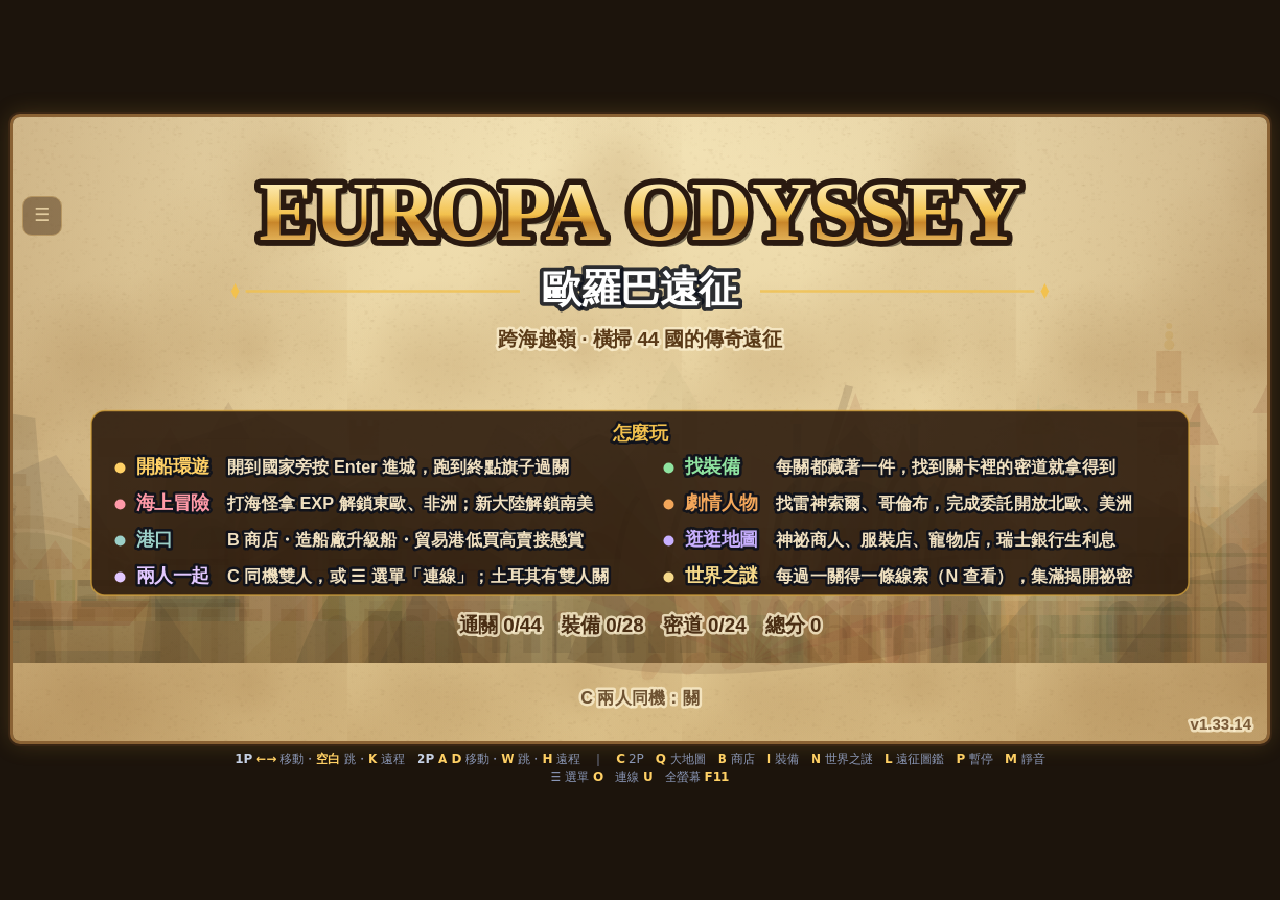
==== index.html @ 99861b15 "v1.33.14 玄奘出發後站在火焰山（過山後大雁塔）旁邊；暗夜騎士名牌不寫「已擊敗」 Co-Authored-By: Claude Opus 5.5 <noreply@anthropic.com>" ====
<!DOCTYPE html>
<html lang="zh-Hant">
<head>
  <meta charset="UTF-8" />
  <meta name="viewport" content="width=device-width, initial-scale=1, maximum-scale=1, user-scalable=no, viewport-fit=cover" />
  <meta name="mobile-web-app-capable" content="yes" />
  <meta name="apple-mobile-web-app-capable" content="yes" />
  <meta name="apple-mobile-web-app-status-bar-style" content="black-translucent" />
  <title>EUROPA ODYSSEY — 歐羅巴遠征</title>
  <link rel="stylesheet" href="css/style.css" />
</head>
<body>
  <div id="stage">
    <canvas id="game" width="960" height="480" aria-label="歐羅巴遠征遊戲畫面"></canvas>
    <!--
      觸控操作。方向搖桿與動作鍵只在觸控裝置顯示；☰ 選單電腦版也有（用滑鼠點）。
      按鈕下方的小字是對應的鍵盤鍵 —— 畫面上的提示都寫「按 Enter」「按 P」，
      手機玩家看小字就知道要按哪顆。
    -->
    <div id="pad">
      <!-- 功能列平常收起來（不擋住畫面頂端的關卡資訊），按 ☰ 展開 -->
      <button class="sbtn sbtn-menu" id="btn-menu" aria-label="選單" title="選單（O）" aria-expanded="false">☰</button>
      <div class="pad-top" id="pad-menu">
        <button class="sbtn" data-key="pause" aria-label="暫停">暫停<small>P</small></button>
        <button class="sbtn" data-key="tomap" aria-label="回大地圖">地圖<small>Q</small></button>
        <button class="sbtn" data-key="shop" aria-label="商店">商店<small>B</small></button>
        <button class="sbtn" data-key="inventory" aria-label="裝備">裝備<small>I</small></button>
        <button class="sbtn" data-key="mystery" aria-label="世界之謎">世界之謎<small>N</small></button>
        <button class="sbtn" data-key="journal" aria-label="遠征圖鑑">遠征圖鑑<small>L</small></button>
        <button class="sbtn sbtn-net" id="btn-net" aria-label="連線一起玩">連線<small>U</small></button>
        <button class="sbtn" data-key="mute" aria-label="靜音">靜音<small>M</small></button>
        <button class="sbtn" id="btn-fullscreen" aria-label="全螢幕">全螢幕<small>F11</small></button>
        <!-- 刪除存檔：關卡中隱藏；要按兩次才會真的刪 -->
        <button class="sbtn sbtn-wipe" id="btn-wipe" aria-label="刪除存檔">刪除存檔</button>
      </div>
      <!-- 方向搖桿：手指按住後滑動可以換方向，支援斜向 -->
      <div class="dpad" id="dpad" aria-label="方向">
        <span class="dp dp-up" data-dir="up">▲</span>
        <span class="dp dp-left" data-dir="left">◀</span>
        <span class="dp dp-right" data-dir="right">▶</span>
        <span class="dp dp-down" data-dir="down">▼</span>
      </div>
      <!--
        動作搖桿：跟左邊一樣，手指按住後滑動換鍵。上下對半分，一次只會按到一顆。
        上＝跳（大顆；關卡外自動變成「確定」，main.js 換字），下＝丟（跟跳離最遠，按跳不會誤發射）
      -->
      <div class="pad-actions" id="actpad" aria-label="動作">
        <button class="btn btn-jump pos-top" data-key="jump" data-dir="up" aria-label="跳躍">跳<small>空白</small></button>
        <button class="btn btn-atk pos-bottom" data-key="throw" data-dir="down" aria-label="遠程攻擊">丟<small>K</small></button>
      </div>
    </div>
    <!--
      連線面板：輸入框一定要用真的 DOM（手機才叫得出鍵盤），所以不畫在 canvas 上。
      放在 #stage 裡面，手機直拿轉 90° 時會跟著一起轉。
    -->
    <div id="netpanel" hidden>
      <div class="np-box" role="dialog" aria-labelledby="np-title">
        <h2 id="np-title">連線一起玩</h2>
        <div id="np-start">
          <button class="np-btn np-primary" id="np-host">建立房間（我當房主）</button>
          <div class="np-or">或是輸入朋友給你的邀請碼</div>
          <div class="np-join">
            <input id="np-code" maxlength="8" placeholder="例如 K7Q2MX" autocomplete="off"
                   autocapitalize="characters" spellcheck="false" inputmode="text" />
            <button class="np-btn" id="np-join">加入</button>
          </div>
        </div>
        <div id="np-room" hidden>
          <div class="np-label">把邀請碼傳給朋友</div>
          <div class="np-code" id="np-codeval">------</div>
          <div class="np-row">
            <button class="np-btn" id="np-copy">複製邀請碼</button>
            <button class="np-btn" id="np-copylink">複製邀請連結</button>
          </div>
        </div>
        <p class="np-status" id="np-status" aria-live="polite"></p>
        <div class="np-row">
          <button class="np-btn np-danger" id="np-leave" hidden>離開連線</button>
          <button class="np-btn" id="np-close">關閉</button>
        </div>
        <p class="np-note">房主選關卡、朋友當 2P。過關、線索、裝備、金幣兩人都會記到自己的存檔。<br />
          用免費的公共媒合服務，少數網路（部分行動網路、公司網路）可能連不上。</p>
      </div>
    </div>
  </div>
  <!-- v1.31.10 玩家：按鍵都要是橘色的字（只有鍵盤上的鍵是橘色；「連線」「1P」這些不是鍵，用一般的字） -->
  <p id="hint">
    <b>1P</b> <strong>←→</strong> 移動・<strong>空白</strong> 跳・<strong>K</strong> 遠程　<b>2P</b> <strong>A D</strong> 移動・<strong>W</strong> 跳・<strong>H</strong> 遠程　｜　<strong>C</strong> 2P　<strong>Q</strong> 大地圖　<strong>B</strong> 商店　<strong>I</strong> 裝備　<strong>N</strong> 世界之謎　<strong>L</strong> 遠征圖鑑　<strong>P</strong> 暫停　<strong>M</strong> 靜音<br />
    ☰ 選單 <strong>O</strong>　連線 <strong>U</strong>　全螢幕 <strong>F11</strong>
  </p>
  <!--
    開發期間用 ?v= 強制瀏覽器重抓，避免改了 js 卻跑到舊版本
    （本機 python http.server 沒有 cache header，瀏覽器會自行快取）。
    值跟 js/branding.js 的 VERSION 一致 —— 進版時兩處一起改。
  -->
  <script src="js/utils.js?v=1.33.14"></script>
  <script src="js/branding.js?v=1.33.14"></script>
  <script src="js/input.js?v=1.33.14"></script>
  <script src="js/music.js?v=1.33.14"></script>
  <script src="js/audio.js?v=1.33.14"></script>
  <script src="js/shop.js?v=1.33.14"></script>
  <script src="js/shipyard.js?v=1.33.14"></script>
  <script src="js/trade.js?v=1.33.14"></script>
  <script src="js/costumes.js?v=1.33.14"></script>
  <script src="js/souvenirs.js?v=1.33.14"></script>
  <script src="js/save.js?v=1.33.14"></script>
  <script src="js/equipment.js?v=1.33.14"></script>
  <script src="js/levelgen.js?v=1.33.14"></script>
  <script src="js/npcs.js?v=1.33.14"></script>
  <!-- features.js 要在 levels.js 之前：關卡定義時就會呼叫 Features.plan() -->
  <script src="js/features.js?v=1.33.14"></script>
  <!-- silkroad.js（v1.32.1 亞洲篇的機關）：features.js 之後、levels.js 之前（關卡載入時就要用） -->
  <script src="js/silkroad.js?v=1.33.14"></script>
  <!-- shaft.js 要在 levels.js 之前：關卡定義時就會呼叫 Shaft.plan() -->
  <script src="js/shaft.js?v=1.33.14"></script>
  <script src="js/topdown.js?v=1.33.14"></script>
  <script src="js/ski.js?v=1.33.14"></script>
  <script src="js/badminton.js?v=1.33.14"></script>
  <script src="js/race.js?v=1.33.14"></script>
  <!-- steppe.js（v1.33 蒙古的騎馬射箭，race.js 的外掛主題）：race.js 之後、levels.js 之前 -->
  <script src="js/steppe.js?v=1.33.14"></script>
  <script src="js/levels.js?v=1.33.14"></script>
  <!-- duo.js（雙人試煉）：關卡在進關時才用 LevelGen 產生，放在 levels.js 後面 -->
  <script src="js/duo.js?v=1.33.14"></script>
  <script src="js/europe-geo.js?v=1.33.14"></script>
  <script src="js/america-geo.js?v=1.33.14"></script>
  <script src="js/asia-geo.js?v=1.33.14"></script>
  <script src="js/sprites.js?v=1.33.14"></script>
  <script src="js/america.js?v=1.33.14"></script>
  <!-- asia.js（v1.32.1 亞洲篇的美術：國旗、遠景、地標、敵人）：sprites.js 之後 -->
  <script src="js/asia.js?v=1.33.14"></script>
  <!-- abyss.js（v1.31.2 亞特蘭提斯海底城）：sprites.js 之後、worldmap.js 之前 -->
  <script src="js/abyss.js?v=1.33.14"></script>
  <script src="js/entities.js?v=1.33.14"></script>
  <!-- pet.js 要在 worldmap.js 之前：地圖建特殊地點時會放黃金獵犬 -->
  <script src="js/pet.js?v=1.33.14"></script>
  <!-- quests.js 要在 worldmap.js 之前：地圖建特殊地點時會放雷神索爾、哥倫布、銀行⋯⋯ -->
  <script src="js/quests.js?v=1.33.14"></script>
  <script src="js/worldmap.js?v=1.33.14"></script>
  <script src="js/voyage.js?v=1.33.14"></script>
  <!-- encounter.js 要在 voyage.js 之後：生成怪物時要問海面能不能走 -->
  <script src="js/encounter.js?v=1.33.14"></script>
  <!-- asiasea.js（v1.33 亞洲的海上冒險）：encounter.js 之後 -->
  <script src="js/asiasea.js?v=1.33.14"></script>
  <!-- asiaboss.js（v1.33.1 亞洲地圖的海上魔王）：asiasea.js 之後 -->
  <script src="js/asiaboss.js?v=1.33.14"></script>
  <!-- asiaquest.js（亞洲地圖的劇情：西天取經、大汗的寶物）：asiaboss.js 之後（小遊戲用 Encounter.registerMini） -->
  <script src="js/asiaquest.js?v=1.33.14"></script>
  <!-- huns.js（v1.33.6 匈奴進攻：亞洲全破後觸發）：asiaquest.js 之後 -->
  <script src="js/huns.js?v=1.33.14"></script>
  <!-- expedition.js 要在 encounter.js 之後：把戰艦、動物大遷徙、冥界、金字塔登記進 Encounter.KINDS -->
  <script src="js/expedition.js?v=1.33.14"></script>
  <!-- navalwar.js（v1.33.3 東方艦隊的海戰：開自己買的船）：expedition.js 之後 -->
  <script src="js/navalwar.js?v=1.33.14"></script>
  <script src="js/mystery.js?v=1.33.14"></script>
  <!-- net.js 要在 game.js 之前：Game 初始化時就要掛上連線事件 -->
  <script src="js/net.js?v=1.33.14"></script>
  <script src="js/game.js?v=1.33.14"></script>
  <script src="js/main.js?v=1.33.14"></script>
</body>
</html>
---- css/style.css ----
* { box-sizing: border-box; }

html, body {
  margin: 0;
  padding: 0;
  background: #10131c;
  color: #e8edf7;
  font-family: "Segoe UI", "Microsoft JhengHei", system-ui, sans-serif;
  min-height: 100%;
}

body {
  display: flex;
  flex-direction: column;
  align-items: center;
  justify-content: center;
  gap: 6px;
  padding: 10px;
  min-height: 100vh;
}

#stage {
  position: relative;
  /*
   * v1.24.1 玩家：電腦網頁版周圍空太多 → 不再卡 960px，寬度用到視窗寬、
   * 高度（寬 ÷ 2）留 150px 給下方的操作說明。畫布實際像素由 main.js fitResolution 跟著放大，不會糊。
   */
  width: min(100%, calc((100vh - 96px) * 2));
}

canvas#game {
  display: block;
  width: 100%;
  height: auto;
  aspect-ratio: 2 / 1;
  background: #1b2340;
  border: 3px solid #3c4a78;
  border-radius: 10px;
  image-rendering: pixelated;
  touch-action: none;
}

/* v1.29.9 大地圖是古地圖羊皮紙：畫布外框換成木框（main.js 在地圖畫面加 body.mapframe） */
body.mapframe { background: #1c140c; transition: background 0.3s; }
body.mapframe canvas#game {
  border-color: #8a6234;
  background: #2e1c0e;
  box-shadow: 0 0 0 2px #3a2614, 0 0 22px rgba(212, 162, 58, 0.22);
}
body.mapframe .sbtn { background: rgba(70, 44, 20, 0.88); border-color: #a07a40; color: #f0dcb0; }
body.mapframe .sbtn.on, body.mapframe .sbtn:active { background: #8a6234; }

canvas#game:focus-visible {
  outline: 3px solid #ffd166;
  outline-offset: 3px;
}

/* v1.25.1 玩家：下面這塊太大 → 縮成兩行小字，畫面可以再大一點 */
#hint {
  margin: 0;
  font-size: 12px;
  color: #8a97b7;
  text-align: center;
  line-height: 1.5;
}

#hint strong { color: #ffd166; font-weight: 600; }
#hint b { color: #c6d2e8; font-weight: 600; }

/* ── 觸控操作：只在觸控裝置顯示 ───────────────────────────── */

#pad {
  display: none;
  grid-template-columns: auto 1fr auto;
  grid-template-areas:
    "top  top  top"
    "dpad .    act";
  align-items: end;
  gap: 14px 12px;
  margin-top: 12px;
  user-select: none;
  -webkit-user-select: none;
  -webkit-touch-callout: none;
  -webkit-tap-highlight-color: transparent;
}

#pad button { font-family: inherit; touch-action: none; }

/* 頂部功能列：小顆，避免誤觸中斷遊戲 */
.pad-top {
  grid-area: top;
  display: flex;
  justify-content: center;
  flex-wrap: wrap;
  gap: 8px;
}

.sbtn {
  min-width: 52px;
  height: 40px;
  padding: 0 8px;
  border-radius: 10px;
  border: 1px solid #5a6db0;
  background: rgba(40, 52, 94, 0.85);
  color: #e8edf7;
  font-size: 14px;
  line-height: 1.05;
  display: flex;
  flex-direction: column;
  align-items: center;
  justify-content: center;
}
.sbtn.on, .sbtn:active { background: #4a5ea8; }

/* 按鈕下方的小字 = 對應的鍵盤鍵，讓「按 Enter」之類的畫面提示對得上 */
#pad small { font-size: 10px; opacity: 0.7; margin-top: 1px; }

/* 方向搖桿 */
.dpad {
  grid-area: dpad;
  position: relative;
  width: 160px;
  height: 160px;
  border-radius: 50%;
  border: 2px solid #5a6db0;
  background: radial-gradient(circle, rgba(60, 74, 120, 0.9) 0 22%, rgba(40, 52, 94, 0.85) 23%);
  touch-action: none;
}
.dp {
  position: absolute;
  width: 48px;
  height: 48px;
  display: flex;
  align-items: center;
  justify-content: center;
  border-radius: 12px;
  color: #c8d3ee;
  font-size: 22px;
  pointer-events: none;
}
.dp.on { background: #4a5ea8; color: #fff; }
.dp-up    { top: 6px;    left: 50%; transform: translateX(-50%); }
.dp-down  { bottom: 6px; left: 50%; transform: translateX(-50%); }
.dp-left  { left: 6px;   top: 50%;  transform: translateY(-50%); }
.dp-right { right: 6px;  top: 50%;  transform: translateY(-50%); }

/* 動作鍵：2×2，跳躍放在拇指最順手的右下角 */
.pad-actions {
  grid-area: act;
  display: grid;
  grid-template-columns: repeat(2, 72px);
  grid-template-rows: repeat(2, 72px);
  gap: 10px;
}

.btn {
  width: 72px;
  height: 72px;
  border-radius: 50%;
  border: 2px solid #5a6db0;
  background: rgba(40, 52, 94, 0.9);
  color: #e8edf7;
  font-size: 22px;
  line-height: 1.05;
  display: flex;
  flex-direction: column;
  align-items: center;
  justify-content: center;
  cursor: pointer;
}

.btn.on { background: #4a5ea8; transform: scale(0.94); }
.btn-jump { background: rgba(190, 120, 40, 0.9); border-color: #e0a94b; }
.btn-jump.on { background: #d4913a; }
.btn-atk { background: rgba(150, 60, 56, 0.9); border-color: #d4746c; }
.btn-atk.on { background: #b8524a; }
/* 還沒拿到武器：變灰、蓋一個鎖頭（按下去會跳提示告訴玩家去哪拿） */
.btn { position: relative; }
.btn.locked { background: rgba(40, 43, 56, 0.75); border-color: #7a8096; color: rgba(232, 237, 247, 0.3); }
.btn.locked.on { background: rgba(70, 74, 90, 0.85); transform: none; }
/*
 * 鎖頭自己畫（SVG），不用 🔒 emoji：emoji 是金棕色，疊在西班牙關的沙色背景上幾乎看不見，
 * 而且每支手機的 emoji 長得不一樣。白鎖 + 深色描邊在任何背景都清楚。
 */
.btn.locked::after {
  content: "";
  position: absolute;
  inset: 0;
  background: center / 30px 30px no-repeat url("data:image/svg+xml,%3Csvg xmlns='http://www.w3.org/2000/svg' viewBox='0 0 24 24'%3E%3Cpath d='M7 10V7a5 5 0 0 1 10 0v3' fill='none' stroke='%2310131c' stroke-width='4.5' stroke-linecap='round'/%3E%3Cpath d='M7 10V7a5 5 0 0 1 10 0v3' fill='none' stroke='%23fff' stroke-width='2.4' stroke-linecap='round'/%3E%3Crect x='3.5' y='10' width='17' height='12' rx='2.5' fill='%23fff' stroke='%2310131c' stroke-width='1.6'/%3E%3Ccircle cx='12' cy='15.4' r='1.7' fill='%2310131c'/%3E%3Crect x='11.2' y='15.6' width='1.6' height='3.6' rx='0.8' fill='%2310131c'/%3E%3C/svg%3E");
}
.btn-ok { background: rgba(50, 120, 80, 0.9); border-color: #6fc58f; font-size: 17px; }
.btn-ok.on { background: #3d9a63; }

/*
 * 觸控裝置（html.touch，main.js 判斷）：橫向全螢幕。
 *
 * 手機直拿（html.rot）時整個 #stage 轉 90°，玩家把手機橫過來就是正的 ——
 * 網頁沒辦法強制螢幕轉向，這是唯一不靠全螢幕 API 的做法。
 * --sw / --sh 是 #stage 轉完之後「遊戲看到的」寬高。
 *
 * ── v1.17.1 版面調整（玩家回饋）────────────────────────────
 * 舊版：遊戲畫面撐滿整個螢幕，搖桿與動作鍵半透明疊在畫面上，緊貼螢幕邊緣。問題：
 *   1. 搖桿蓋到人物 —— 關卡一開始、豎井關、往左走時，人物就在畫面左下角
 *   2. 按鈕貼著螢幕邊，手機殼／曲面邊框附近很難按
 *   3. 按偏一點點到旁邊的空白處，iPhone Safari 會當成「點兩下放大」，整個畫面突然放大
 * 新版：
 *   1. 遊戲畫面縮在中間，兩側各留一條放按鈕（--gl / --gr），按鈕最多只蓋到畫面邊緣 20px
 *   2. 按鈕離螢幕邊至少 18px（再加上瀏海安全區）
 *   3. 整頁 touch-action: none（瀏覽器的放大、捲動手勢全部關掉），main.js 再補擋 iOS 的雙擊與兩指縮放
 */
html.touch {
  --vw: 100vw;
  --vh: 100vh;
}
@supports (height: 100dvh) {
  html.touch { --vw: 100dvw; --vh: 100dvh; }
}

/* 點兩下放大、兩指縮放、拉動彈跳全部關掉（遊戲裡沒有任何需要瀏覽器捲動的地方） */
html.touch, html.touch body {
  touch-action: none;
  overscroll-behavior: none;
  -webkit-text-size-adjust: 100%;
}
/* 連線面板內容較長時要能上下捲、輸入框要能點 */
html.touch .np-box { touch-action: pan-y; }
html.touch .np-box input { touch-action: manipulation; }

html.touch body {
  padding: 0;
  height: var(--vh);
  overflow: hidden;
}
html.touch #hint { display: none; }

html.touch #stage {
  --sw: var(--vw);
  --sh: var(--vh);
  /* 按鈕離螢幕邊的距離（含瀏海安全區）：四邊都至少 16px，手機殼與曲面邊框旁邊也按得到 */
  --pt: max(16px, env(safe-area-inset-top));
  --pr: calc(16px + env(safe-area-inset-right));
  --pb: max(16px, env(safe-area-inset-bottom));
  --pl: calc(16px + env(safe-area-inset-left));
  /*
   * 兩側按鈕區（v1.17.2：左右分開算）。
   *   v1.17.1 兩側各讓出一大條，畫面只剩螢幕高度的 79%，玩家說太小。
   *   左邊搖桿：最多疊到畫面 22px —— 關卡一開始人物就在畫面最左邊
   *            （魔王關出生點離畫面左緣只有約 25px），再多就會蓋到人
   *   右邊十字鍵：可以疊 80px —— 鏡頭讓人物停在畫面左邊 38%，右下角平常沒有人；
   *            而且十字排列四個角是空的，實際蓋住的比方陣少
   * 畫面高度回到螢幕的 86～88%。
   *
   * v1.17.3（玩家：再放大一點）：搖桿 96→88px、十字鍵按鈕 46→44px（Apple 建議的最小按鈕尺寸），
   * 搖桿最多疊 24px（還在魔王關出生點的邊界內，touch-check 會逐關檢查），十字鍵疊 92px。
   * 畫面高度到螢幕的 90～91%。
   */
  --ctl-l: 88px;
  --ctl-r: 122px;   /* 122 而不是 120：斜對角兩顆圓心才有 55px，放大後的可按範圍（半徑 27）不會碰到 */
  /*
   * v1.17.4（玩家：畫面還是好小，先回復原本大小）：
   * 兩側不再讓出按鈕區，遊戲畫面回到撐滿整個螢幕（跟 v1.17.0 一樣），按鈕半透明疊在畫面上。
   * 十字鍵、離邊距離、跳的放大可按範圍、擋放大手勢都保留。
   * 代價：搖桿又會蓋到關卡剛開始時站在最左邊的人物（之後另外處理，不靠縮小畫面）。
   */
  --gl: 0px;
  --gr: 0px;
  /*
   * 畫面撐滿時 ☰ 放在頂端資訊列下方，不要擋到左上角的關卡名稱。
   * v1.20.2 玩家：再往上、靠邊一點 → 高度 22% → 13%（資訊列與進度條在 12% 以內），
   * 離左邊 16 → 6px（--ml，只給 ☰ 用；搖桿等其他按鈕維持 16px）
   */
  --menu-top: 13%;
  --ml: calc(6px + env(safe-area-inset-left));
  position: fixed;
  left: 0;
  top: 0;
  width: var(--sw);
  height: var(--sh);
  padding: 0 var(--gr) 0 var(--gl);
  display: flex;
  align-items: center;
  justify-content: center;
}

/* 順時針轉 90°：遊戲的上方朝螢幕右側（手機逆時針橫過來就是正的） */
html.touch.rot #stage {
  --sw: var(--vh);
  --sh: var(--vw);
  /* 轉 90° 後，遊戲的上/右/下/左 = 手機的右/下/左/上，瀏海安全區要跟著對調 */
  --pt: max(16px, env(safe-area-inset-right));
  --pr: calc(16px + env(safe-area-inset-bottom));
  --pb: max(16px, env(safe-area-inset-left));
  --pl: calc(16px + env(safe-area-inset-top));
  --ml: calc(6px + env(safe-area-inset-top));
  transform-origin: 0 0;
  transform: translateX(var(--vw)) rotate(90deg);
}

html.touch canvas#game {
  /* 撐滿：寬度用到底，但不能高過螢幕（畫面是 2:1） */
  width: min(100%, calc(var(--sh) * 2));
  border: none;
  border-radius: 0;
}

html.touch #pad {
  display: grid;
  position: absolute;
  inset: 0;
  margin: 0;
  grid-template-columns: var(--ctl-l) 1fr var(--ctl-r);
  grid-template-rows: 1fr;
  grid-template-areas: "dpad . act";
  padding: var(--pt) var(--pr) var(--pb) var(--pl);
  pointer-events: none;   /* 空白處讓點擊穿到畫面（地圖可以點國家） */
}
html.touch #pad > * { pointer-events: auto; }

/*
 * 按得到的範圍比看得到的大一圈（::before 是按鈕的一部分，點到也算按到）。
 * 「跳」往螢幕邊緣那一側特別加大：玩家回報一直點到邊，那些點擊現在都算跳。
 */
/* 動作搖桿是整塊一起判斷方向，鍵本身不接觸控（不然按在鍵上會被當成點按鈕，拖不過去） */
html.touch .pad-actions .btn { pointer-events: none; }
html.touch .dpad::before, html.touch .pad-actions::before {
  content: "";
  position: absolute;
  inset: -10px;
  border-radius: 50%;
}

/*
 * 電腦版：只留 ☰ 選單（用滑鼠點），搖桿與動作鍵不顯示 ——
 * 鍵盤玩家原本找不到「刪除存檔」在哪，現在跟手機一樣放在選單裡。
 */
html:not(.touch) #pad {
  --pl: 12px;
  display: block;
  position: absolute;
  inset: 0;
  margin: 0;
  pointer-events: none;
}
html:not(.touch) #pad > * { pointer-events: auto; }
html:not(.touch) #pad .dpad, html:not(.touch) #pad .pad-actions { display: none; }
html:not(.touch) #pad .sbtn { cursor: pointer; }

/*
 * ☰ 選單鈕：放在左側、頂端資訊列下方 —— 畫面最上面一整條都是
 * 關卡名稱、金幣、分數、愛心，按鈕放上去一定會擋到。
 * （以下選單樣式電腦、手機共用）
 */
/* #pad 提高權重：不然會被後面通用的 html.touch .sbtn 尺寸蓋掉 */
#pad .sbtn-menu {
  position: absolute;
  left: var(--ml, var(--pl));
  /* 頂端資訊列正下方（--menu-top；電腦版沒有設定，用同樣的 13%） */
  top: var(--menu-top, 13%);
  width: 40px;
  min-width: 0;
  height: 40px;
  font-size: 18px;
  opacity: 0.55;
}
#pad.menu .sbtn-menu { opacity: 1; background: #4a5ea8; }
/* 在商店／裝備／存檔畫面：☰ 變成 ↩ 回大地圖，清楚一點讓玩家知道按它能回去 */
#pad .sbtn-menu.back { opacity: 0.9; background: #3d5293; border-color: #9fb3e6; font-size: 20px; }

/* 展開後的功能列：在 ☰ 右邊排開，不透明（選單開著代表玩家正要按它） */
#pad .pad-top {
  display: none;
  position: absolute;
  left: calc(var(--ml, var(--pl)) + 48px);
  top: var(--menu-top, 13%);
  max-width: 60%;
  justify-content: flex-start;
  padding: 6px;
  border-radius: 12px;
  background: rgba(16, 19, 28, 0.85);
}
#pad.menu .pad-top { display: flex; }

/*
 * 選單裡的「刪除存檔」：排在最後、偏紅色跟其他功能分開。關卡中隱藏（#pad.inlevel）。
 * 第一次按變紅色「再按一次確認刪除」，3 秒內再按才刪。
 */
#pad .sbtn-wipe {
  margin-left: 10px;
  padding: 0 10px;
  border-color: #8a6a74;
  background: rgba(60, 36, 44, 0.9);
}
#pad.inlevel .sbtn-wipe { display: none; }
#pad .sbtn-wipe.armed {
  opacity: 1;
  background: #b8324a;
  border-color: #ff9aa8;
  font-weight: 600;
}

/* 選單裡的「連線」：連線中變綠色，看一眼就知道現在有沒有連著 */
#pad .sbtn-net.live { background: #2f7a50; border-color: #8fe3a0; }

/* ── 連線面板（電腦、手機共用）─────────────────────────── */
#netpanel {
  position: absolute;
  inset: 0;
  z-index: 20;
  display: flex;
  align-items: center;
  justify-content: center;
  background: rgba(6, 9, 20, 0.6);
  padding: 10px;
}
#netpanel[hidden] { display: none; }
.np-box {
  width: min(460px, 100%);
  max-height: 100%;
  overflow-y: auto;
  padding: 16px 20px;
  border-radius: 14px;
  border: 2px solid #3c4a78;
  background: #141a2e;
  color: #e8edf7;
  text-align: center;
}
.np-box h2 { margin: 0 0 10px; font-size: 20px; color: #ffd166; }
.np-btn {
  font: inherit;
  font-size: 15px;
  padding: 8px 14px;
  border-radius: 10px;
  border: 1px solid #5a6db0;
  background: #28345e;
  color: #e8edf7;
  cursor: pointer;
}
.np-btn:active { background: #4a5ea8; }
.np-primary { width: 100%; padding: 11px; font-size: 16px; background: #2f7a50; border-color: #8fe3a0; }
.np-danger { background: #6a2a36; border-color: #e0526b; }
.np-or { margin: 12px 0 6px; font-size: 13px; color: #9aa7c7; }
.np-join { display: flex; gap: 8px; }
.np-join input {
  flex: 1;
  min-width: 0;
  font: inherit;
  font-size: 20px;
  letter-spacing: 4px;
  text-align: center;
  text-transform: uppercase;
  padding: 6px 8px;
  border-radius: 10px;
  border: 1px solid #5a6db0;
  background: #0d1222;
  color: #ffffff;
}
.np-label { font-size: 13px; color: #9aa7c7; }
.np-code { margin: 4px 0 10px; font-size: 38px; font-weight: 700; letter-spacing: 8px; color: #ffffff; user-select: all; }
.np-row { display: flex; gap: 8px; justify-content: center; flex-wrap: wrap; margin-top: 8px; }
.np-status { min-height: 1.4em; margin: 10px 0 0; font-size: 14px; color: #8fe3a0; }
.np-status.err { color: #ff9aa8; }
.np-note { margin: 12px 0 0; font-size: 11px; line-height: 1.6; color: #7d88a6; }

/* 半透明：看得到底下的遊戲，按下去時才變實心 */
/* 透明度設在每顆按鈕上（不是整組），上鎖的鍵才能單獨調得比較清楚 */
html.touch .dpad, html.touch .pad-actions .btn { opacity: 0.45; }
html.touch .dpad:has(.on), html.touch .pad-actions .btn.on { opacity: 0.75; }
html.touch .pad-actions .btn.locked { opacity: 0.85; }
html.touch .sbtn { height: 32px; min-width: 44px; font-size: 12px; }
/* 左邊搖桿 --ctl-l（88px） */
html.touch .dpad { width: var(--ctl-l); height: var(--ctl-l); }
html.touch .dp { width: 30px; height: 30px; font-size: 14px; }
html.touch .dp-up { top: 3px; }
html.touch .dp-down { bottom: 3px; }
html.touch .dp-left { left: 3px; }
html.touch .dp-right { right: 3px; }

/*
 * 右邊動作搖桿：跟左邊方向搖桿一樣，手指按住滑動換鍵（玩家建議：手機按鈕太多）。
 *   v1.18.1 只剩兩顆：上＝跳（大顆，關卡外是「確定」）、下＝丟。上下對半分，不分斜向 ——
 *   玩家回報按跳一直按到發射（v1.18.0 丟在跳的右邊，斜上會兩顆一起按）。
 * 圓底只畫淡淡一圈：每顆鍵自己有透明度，整塊再設 opacity 會疊成看不見。
 */
html.touch .pad-actions {
  display: block;
  position: relative;
  width: var(--ctl-r);
  height: var(--ctl-r);
  border-radius: 50%;
  /* 用 inset 陰影畫圈不用 border：border 會吃掉內部空間，斜對角兩顆鍵會擠太近 */
  box-shadow: inset 0 0 0 2px rgba(90, 109, 176, 0.45);
  background: radial-gradient(circle, rgba(60, 74, 120, 0.3) 0 22%, rgba(40, 52, 94, 0.2) 23%);
  touch-action: none;
}
html.touch .pad-actions .btn { position: absolute; }
html.touch .pad-actions .pos-top    { top: 0;    left: calc(50% - 22px); }
html.touch .pad-actions .pos-bottom { bottom: 0; left: calc(50% - 22px); }
html.touch .pad-actions .pos-left   { left: 0;   top: calc(50% - 22px); }
html.touch .pad-actions .pos-right  { right: 0;  top: calc(50% - 22px); }
html.touch .btn { width: 44px; height: 44px; font-size: 16px; }
html.touch .btn-ok { font-size: 13px; }
/* 跳（最常按）放大一號：52px，往上貼齊搖桿頂端 */
html.touch .pad-actions .pos-top { width: 52px; height: 52px; left: calc(50% - 26px); font-size: 19px; }
html.touch .pad-actions .pos-top.btn-ok { font-size: 15px; }
html.touch #pad .btn small { font-size: 9px; }
html.touch .btn.locked::after { background-size: 24px 24px; }
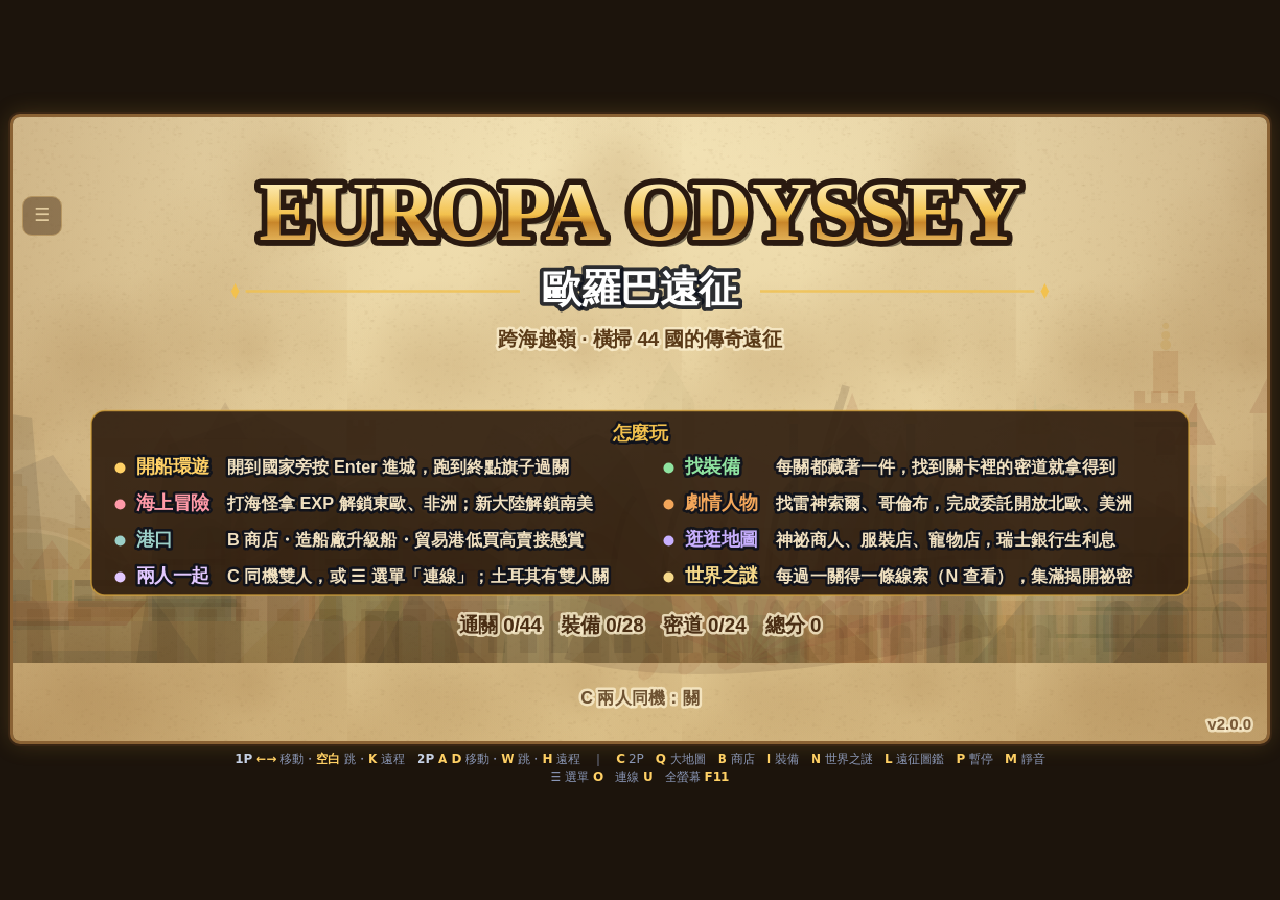
==== commit c7322fdc: "v2.0.0「東方的開始」：主版號進到 2（亞洲篇起算） Co-Authored-By: Claude Opus 5.5 <noreply@anthropic.com>" ====
--- a/index.html
+++ b/index.html
@@ -93,69 +93,69 @@
     （本機 python http.server 沒有 cache header，瀏覽器會自行快取）。
     值跟 js/branding.js 的 VERSION 一致 —— 進版時兩處一起改。
   -->
-  <script src="js/utils.js?v=1.33.14"></script>
-  <script src="js/branding.js?v=1.33.14"></script>
-  <script src="js/input.js?v=1.33.14"></script>
-  <script src="js/music.js?v=1.33.14"></script>
-  <script src="js/audio.js?v=1.33.14"></script>
-  <script src="js/shop.js?v=1.33.14"></script>
-  <script src="js/shipyard.js?v=1.33.14"></script>
-  <script src="js/trade.js?v=1.33.14"></script>
-  <script src="js/costumes.js?v=1.33.14"></script>
-  <script src="js/souvenirs.js?v=1.33.14"></script>
-  <script src="js/save.js?v=1.33.14"></script>
-  <script src="js/equipment.js?v=1.33.14"></script>
-  <script src="js/levelgen.js?v=1.33.14"></script>
-  <script src="js/npcs.js?v=1.33.14"></script>
+  <script src="js/utils.js?v=2.0.0"></script>
+  <script src="js/branding.js?v=2.0.0"></script>
+  <script src="js/input.js?v=2.0.0"></script>
+  <script src="js/music.js?v=2.0.0"></script>
+  <script src="js/audio.js?v=2.0.0"></script>
+  <script src="js/shop.js?v=2.0.0"></script>
+  <script src="js/shipyard.js?v=2.0.0"></script>
+  <script src="js/trade.js?v=2.0.0"></script>
+  <script src="js/costumes.js?v=2.0.0"></script>
+  <script src="js/souvenirs.js?v=2.0.0"></script>
+  <script src="js/save.js?v=2.0.0"></script>
+  <script src="js/equipment.js?v=2.0.0"></script>
+  <script src="js/levelgen.js?v=2.0.0"></script>
+  <script src="js/npcs.js?v=2.0.0"></script>
   <!-- features.js 要在 levels.js 之前：關卡定義時就會呼叫 Features.plan() -->
-  <script src="js/features.js?v=1.33.14"></script>
+  <script src="js/features.js?v=2.0.0"></script>
   <!-- silkroad.js（v1.32.1 亞洲篇的機關）：features.js 之後、levels.js 之前（關卡載入時就要用） -->
-  <script src="js/silkroad.js?v=1.33.14"></script>
+  <script src="js/silkroad.js?v=2.0.0"></script>
   <!-- shaft.js 要在 levels.js 之前：關卡定義時就會呼叫 Shaft.plan() -->
-  <script src="js/shaft.js?v=1.33.14"></script>
-  <script src="js/topdown.js?v=1.33.14"></script>
-  <script src="js/ski.js?v=1.33.14"></script>
-  <script src="js/badminton.js?v=1.33.14"></script>
-  <script src="js/race.js?v=1.33.14"></script>
+  <script src="js/shaft.js?v=2.0.0"></script>
+  <script src="js/topdown.js?v=2.0.0"></script>
+  <script src="js/ski.js?v=2.0.0"></script>
+  <script src="js/badminton.js?v=2.0.0"></script>
+  <script src="js/race.js?v=2.0.0"></script>
   <!-- steppe.js（v1.33 蒙古的騎馬射箭，race.js 的外掛主題）：race.js 之後、levels.js 之前 -->
-  <script src="js/steppe.js?v=1.33.14"></script>
-  <script src="js/levels.js?v=1.33.14"></script>
+  <script src="js/steppe.js?v=2.0.0"></script>
+  <script src="js/levels.js?v=2.0.0"></script>
   <!-- duo.js（雙人試煉）：關卡在進關時才用 LevelGen 產生，放在 levels.js 後面 -->
-  <script src="js/duo.js?v=1.33.14"></script>
-  <script src="js/europe-geo.js?v=1.33.14"></script>
-  <script src="js/america-geo.js?v=1.33.14"></script>
-  <script src="js/asia-geo.js?v=1.33.14"></script>
-  <script src="js/sprites.js?v=1.33.14"></script>
-  <script src="js/america.js?v=1.33.14"></script>
+  <script src="js/duo.js?v=2.0.0"></script>
+  <script src="js/europe-geo.js?v=2.0.0"></script>
+  <script src="js/america-geo.js?v=2.0.0"></script>
+  <script src="js/asia-geo.js?v=2.0.0"></script>
+  <script src="js/sprites.js?v=2.0.0"></script>
+  <script src="js/america.js?v=2.0.0"></script>
   <!-- asia.js（v1.32.1 亞洲篇的美術：國旗、遠景、地標、敵人）：sprites.js 之後 -->
-  <script src="js/asia.js?v=1.33.14"></script>
+  <script src="js/asia.js?v=2.0.0"></script>
   <!-- abyss.js（v1.31.2 亞特蘭提斯海底城）：sprites.js 之後、worldmap.js 之前 -->
-  <script src="js/abyss.js?v=1.33.14"></script>
-  <script src="js/entities.js?v=1.33.14"></script>
+  <script src="js/abyss.js?v=2.0.0"></script>
+  <script src="js/entities.js?v=2.0.0"></script>
   <!-- pet.js 要在 worldmap.js 之前：地圖建特殊地點時會放黃金獵犬 -->
-  <script src="js/pet.js?v=1.33.14"></script>
+  <script src="js/pet.js?v=2.0.0"></script>
   <!-- quests.js 要在 worldmap.js 之前：地圖建特殊地點時會放雷神索爾、哥倫布、銀行⋯⋯ -->
-  <script src="js/quests.js?v=1.33.14"></script>
-  <script src="js/worldmap.js?v=1.33.14"></script>
-  <script src="js/voyage.js?v=1.33.14"></script>
+  <script src="js/quests.js?v=2.0.0"></script>
+  <script src="js/worldmap.js?v=2.0.0"></script>
+  <script src="js/voyage.js?v=2.0.0"></script>
   <!-- encounter.js 要在 voyage.js 之後：生成怪物時要問海面能不能走 -->
-  <script src="js/encounter.js?v=1.33.14"></script>
+  <script src="js/encounter.js?v=2.0.0"></script>
   <!-- asiasea.js（v1.33 亞洲的海上冒險）：encounter.js 之後 -->
-  <script src="js/asiasea.js?v=1.33.14"></script>
+  <script src="js/asiasea.js?v=2.0.0"></script>
   <!-- asiaboss.js（v1.33.1 亞洲地圖的海上魔王）：asiasea.js 之後 -->
-  <script src="js/asiaboss.js?v=1.33.14"></script>
+  <script src="js/asiaboss.js?v=2.0.0"></script>
   <!-- asiaquest.js（亞洲地圖的劇情：西天取經、大汗的寶物）：asiaboss.js 之後（小遊戲用 Encounter.registerMini） -->
-  <script src="js/asiaquest.js?v=1.33.14"></script>
+  <script src="js/asiaquest.js?v=2.0.0"></script>
   <!-- huns.js（v1.33.6 匈奴進攻：亞洲全破後觸發）：asiaquest.js 之後 -->
-  <script src="js/huns.js?v=1.33.14"></script>
+  <script src="js/huns.js?v=2.0.0"></script>
   <!-- expedition.js 要在 encounter.js 之後：把戰艦、動物大遷徙、冥界、金字塔登記進 Encounter.KINDS -->
-  <script src="js/expedition.js?v=1.33.14"></script>
+  <script src="js/expedition.js?v=2.0.0"></script>
   <!-- navalwar.js（v1.33.3 東方艦隊的海戰：開自己買的船）：expedition.js 之後 -->
-  <script src="js/navalwar.js?v=1.33.14"></script>
-  <script src="js/mystery.js?v=1.33.14"></script>
+  <script src="js/navalwar.js?v=2.0.0"></script>
+  <script src="js/mystery.js?v=2.0.0"></script>
   <!-- net.js 要在 game.js 之前：Game 初始化時就要掛上連線事件 -->
-  <script src="js/net.js?v=1.33.14"></script>
-  <script src="js/game.js?v=1.33.14"></script>
-  <script src="js/main.js?v=1.33.14"></script>
+  <script src="js/net.js?v=2.0.0"></script>
+  <script src="js/game.js?v=2.0.0"></script>
+  <script src="js/main.js?v=2.0.0"></script>
 </body>
 </html>
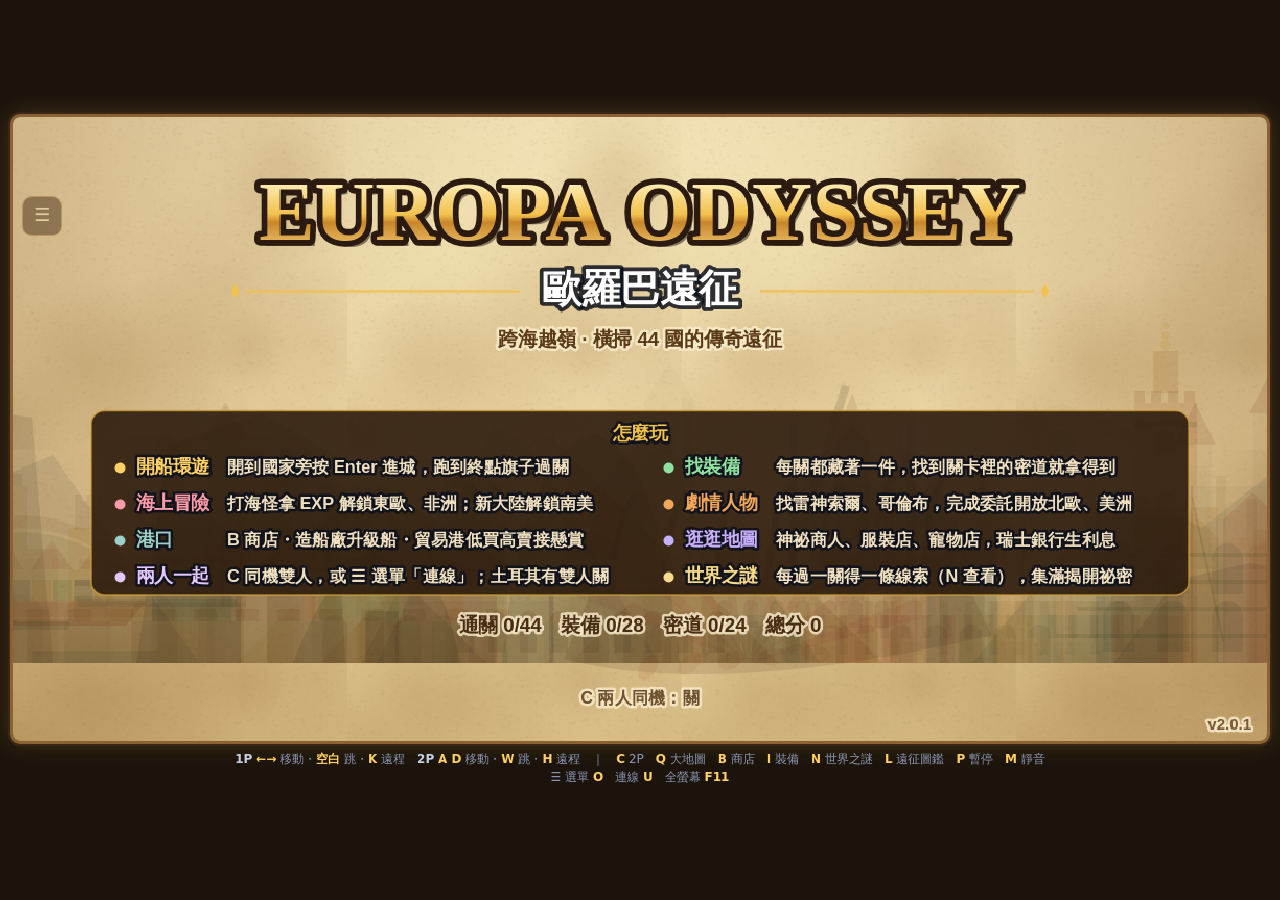
==== commit 77539c18: "v2.0.1 泉州造船廠改名「泉州船行」（買船）並換成掛「賣」字的帆船圖示；紅旗號往南移 Co-Authored-By: Claude Opus 5.5 <noreply@anthropic.com>" ====
--- a/index.html
+++ b/index.html
@@ -93,69 +93,69 @@
     （本機 python http.server 沒有 cache header，瀏覽器會自行快取）。
     值跟 js/branding.js 的 VERSION 一致 —— 進版時兩處一起改。
   -->
-  <script src="js/utils.js?v=2.0.0"></script>
-  <script src="js/branding.js?v=2.0.0"></script>
-  <script src="js/input.js?v=2.0.0"></script>
-  <script src="js/music.js?v=2.0.0"></script>
-  <script src="js/audio.js?v=2.0.0"></script>
-  <script src="js/shop.js?v=2.0.0"></script>
-  <script src="js/shipyard.js?v=2.0.0"></script>
-  <script src="js/trade.js?v=2.0.0"></script>
-  <script src="js/costumes.js?v=2.0.0"></script>
-  <script src="js/souvenirs.js?v=2.0.0"></script>
-  <script src="js/save.js?v=2.0.0"></script>
-  <script src="js/equipment.js?v=2.0.0"></script>
-  <script src="js/levelgen.js?v=2.0.0"></script>
-  <script src="js/npcs.js?v=2.0.0"></script>
+  <script src="js/utils.js?v=2.0.1"></script>
+  <script src="js/branding.js?v=2.0.1"></script>
+  <script src="js/input.js?v=2.0.1"></script>
+  <script src="js/music.js?v=2.0.1"></script>
+  <script src="js/audio.js?v=2.0.1"></script>
+  <script src="js/shop.js?v=2.0.1"></script>
+  <script src="js/shipyard.js?v=2.0.1"></script>
+  <script src="js/trade.js?v=2.0.1"></script>
+  <script src="js/costumes.js?v=2.0.1"></script>
+  <script src="js/souvenirs.js?v=2.0.1"></script>
+  <script src="js/save.js?v=2.0.1"></script>
+  <script src="js/equipment.js?v=2.0.1"></script>
+  <script src="js/levelgen.js?v=2.0.1"></script>
+  <script src="js/npcs.js?v=2.0.1"></script>
   <!-- features.js 要在 levels.js 之前：關卡定義時就會呼叫 Features.plan() -->
-  <script src="js/features.js?v=2.0.0"></script>
+  <script src="js/features.js?v=2.0.1"></script>
   <!-- silkroad.js（v1.32.1 亞洲篇的機關）：features.js 之後、levels.js 之前（關卡載入時就要用） -->
-  <script src="js/silkroad.js?v=2.0.0"></script>
+  <script src="js/silkroad.js?v=2.0.1"></script>
   <!-- shaft.js 要在 levels.js 之前：關卡定義時就會呼叫 Shaft.plan() -->
-  <script src="js/shaft.js?v=2.0.0"></script>
-  <script src="js/topdown.js?v=2.0.0"></script>
-  <script src="js/ski.js?v=2.0.0"></script>
-  <script src="js/badminton.js?v=2.0.0"></script>
-  <script src="js/race.js?v=2.0.0"></script>
+  <script src="js/shaft.js?v=2.0.1"></script>
+  <script src="js/topdown.js?v=2.0.1"></script>
+  <script src="js/ski.js?v=2.0.1"></script>
+  <script src="js/badminton.js?v=2.0.1"></script>
+  <script src="js/race.js?v=2.0.1"></script>
   <!-- steppe.js（v1.33 蒙古的騎馬射箭，race.js 的外掛主題）：race.js 之後、levels.js 之前 -->
-  <script src="js/steppe.js?v=2.0.0"></script>
-  <script src="js/levels.js?v=2.0.0"></script>
+  <script src="js/steppe.js?v=2.0.1"></script>
+  <script src="js/levels.js?v=2.0.1"></script>
   <!-- duo.js（雙人試煉）：關卡在進關時才用 LevelGen 產生，放在 levels.js 後面 -->
-  <script src="js/duo.js?v=2.0.0"></script>
-  <script src="js/europe-geo.js?v=2.0.0"></script>
-  <script src="js/america-geo.js?v=2.0.0"></script>
-  <script src="js/asia-geo.js?v=2.0.0"></script>
-  <script src="js/sprites.js?v=2.0.0"></script>
-  <script src="js/america.js?v=2.0.0"></script>
+  <script src="js/duo.js?v=2.0.1"></script>
+  <script src="js/europe-geo.js?v=2.0.1"></script>
+  <script src="js/america-geo.js?v=2.0.1"></script>
+  <script src="js/asia-geo.js?v=2.0.1"></script>
+  <script src="js/sprites.js?v=2.0.1"></script>
+  <script src="js/america.js?v=2.0.1"></script>
   <!-- asia.js（v1.32.1 亞洲篇的美術：國旗、遠景、地標、敵人）：sprites.js 之後 -->
-  <script src="js/asia.js?v=2.0.0"></script>
+  <script src="js/asia.js?v=2.0.1"></script>
   <!-- abyss.js（v1.31.2 亞特蘭提斯海底城）：sprites.js 之後、worldmap.js 之前 -->
-  <script src="js/abyss.js?v=2.0.0"></script>
-  <script src="js/entities.js?v=2.0.0"></script>
+  <script src="js/abyss.js?v=2.0.1"></script>
+  <script src="js/entities.js?v=2.0.1"></script>
   <!-- pet.js 要在 worldmap.js 之前：地圖建特殊地點時會放黃金獵犬 -->
-  <script src="js/pet.js?v=2.0.0"></script>
+  <script src="js/pet.js?v=2.0.1"></script>
   <!-- quests.js 要在 worldmap.js 之前：地圖建特殊地點時會放雷神索爾、哥倫布、銀行⋯⋯ -->
-  <script src="js/quests.js?v=2.0.0"></script>
-  <script src="js/worldmap.js?v=2.0.0"></script>
-  <script src="js/voyage.js?v=2.0.0"></script>
+  <script src="js/quests.js?v=2.0.1"></script>
+  <script src="js/worldmap.js?v=2.0.1"></script>
+  <script src="js/voyage.js?v=2.0.1"></script>
   <!-- encounter.js 要在 voyage.js 之後：生成怪物時要問海面能不能走 -->
-  <script src="js/encounter.js?v=2.0.0"></script>
+  <script src="js/encounter.js?v=2.0.1"></script>
   <!-- asiasea.js（v1.33 亞洲的海上冒險）：encounter.js 之後 -->
-  <script src="js/asiasea.js?v=2.0.0"></script>
+  <script src="js/asiasea.js?v=2.0.1"></script>
   <!-- asiaboss.js（v1.33.1 亞洲地圖的海上魔王）：asiasea.js 之後 -->
-  <script src="js/asiaboss.js?v=2.0.0"></script>
+  <script src="js/asiaboss.js?v=2.0.1"></script>
   <!-- asiaquest.js（亞洲地圖的劇情：西天取經、大汗的寶物）：asiaboss.js 之後（小遊戲用 Encounter.registerMini） -->
-  <script src="js/asiaquest.js?v=2.0.0"></script>
+  <script src="js/asiaquest.js?v=2.0.1"></script>
   <!-- huns.js（v1.33.6 匈奴進攻：亞洲全破後觸發）：asiaquest.js 之後 -->
-  <script src="js/huns.js?v=2.0.0"></script>
+  <script src="js/huns.js?v=2.0.1"></script>
   <!-- expedition.js 要在 encounter.js 之後：把戰艦、動物大遷徙、冥界、金字塔登記進 Encounter.KINDS -->
-  <script src="js/expedition.js?v=2.0.0"></script>
+  <script src="js/expedition.js?v=2.0.1"></script>
   <!-- navalwar.js（v1.33.3 東方艦隊的海戰：開自己買的船）：expedition.js 之後 -->
-  <script src="js/navalwar.js?v=2.0.0"></script>
-  <script src="js/mystery.js?v=2.0.0"></script>
+  <script src="js/navalwar.js?v=2.0.1"></script>
+  <script src="js/mystery.js?v=2.0.1"></script>
   <!-- net.js 要在 game.js 之前：Game 初始化時就要掛上連線事件 -->
-  <script src="js/net.js?v=2.0.0"></script>
-  <script src="js/game.js?v=2.0.0"></script>
-  <script src="js/main.js?v=2.0.0"></script>
+  <script src="js/net.js?v=2.0.1"></script>
+  <script src="js/game.js?v=2.0.1"></script>
+  <script src="js/main.js?v=2.0.1"></script>
 </body>
 </html>
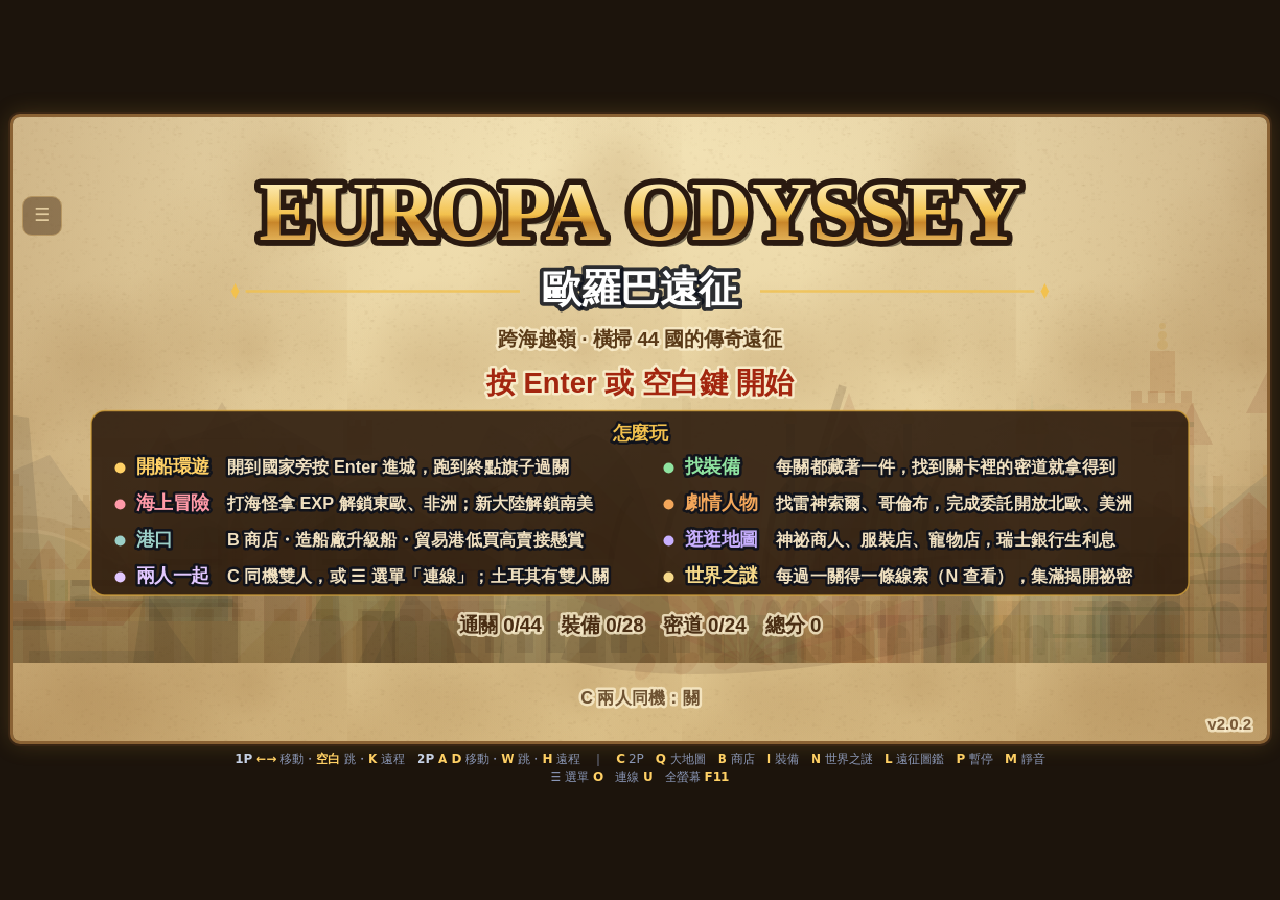
==== commit e4ba2195: "v2.0.2 絲路公主搬到伊斯坦堡的歐洲側，不再擋到土耳其國旗 Co-Authored-By: Claude Opus 5.5 <noreply@anthropic.com>" ====
--- a/index.html
+++ b/index.html
@@ -93,69 +93,69 @@
     （本機 python http.server 沒有 cache header，瀏覽器會自行快取）。
     值跟 js/branding.js 的 VERSION 一致 —— 進版時兩處一起改。
   -->
-  <script src="js/utils.js?v=2.0.1"></script>
-  <script src="js/branding.js?v=2.0.1"></script>
-  <script src="js/input.js?v=2.0.1"></script>
-  <script src="js/music.js?v=2.0.1"></script>
-  <script src="js/audio.js?v=2.0.1"></script>
-  <script src="js/shop.js?v=2.0.1"></script>
-  <script src="js/shipyard.js?v=2.0.1"></script>
-  <script src="js/trade.js?v=2.0.1"></script>
-  <script src="js/costumes.js?v=2.0.1"></script>
-  <script src="js/souvenirs.js?v=2.0.1"></script>
-  <script src="js/save.js?v=2.0.1"></script>
-  <script src="js/equipment.js?v=2.0.1"></script>
-  <script src="js/levelgen.js?v=2.0.1"></script>
-  <script src="js/npcs.js?v=2.0.1"></script>
+  <script src="js/utils.js?v=2.0.2"></script>
+  <script src="js/branding.js?v=2.0.2"></script>
+  <script src="js/input.js?v=2.0.2"></script>
+  <script src="js/music.js?v=2.0.2"></script>
+  <script src="js/audio.js?v=2.0.2"></script>
+  <script src="js/shop.js?v=2.0.2"></script>
+  <script src="js/shipyard.js?v=2.0.2"></script>
+  <script src="js/trade.js?v=2.0.2"></script>
+  <script src="js/costumes.js?v=2.0.2"></script>
+  <script src="js/souvenirs.js?v=2.0.2"></script>
+  <script src="js/save.js?v=2.0.2"></script>
+  <script src="js/equipment.js?v=2.0.2"></script>
+  <script src="js/levelgen.js?v=2.0.2"></script>
+  <script src="js/npcs.js?v=2.0.2"></script>
   <!-- features.js 要在 levels.js 之前：關卡定義時就會呼叫 Features.plan() -->
-  <script src="js/features.js?v=2.0.1"></script>
+  <script src="js/features.js?v=2.0.2"></script>
   <!-- silkroad.js（v1.32.1 亞洲篇的機關）：features.js 之後、levels.js 之前（關卡載入時就要用） -->
-  <script src="js/silkroad.js?v=2.0.1"></script>
+  <script src="js/silkroad.js?v=2.0.2"></script>
   <!-- shaft.js 要在 levels.js 之前：關卡定義時就會呼叫 Shaft.plan() -->
-  <script src="js/shaft.js?v=2.0.1"></script>
-  <script src="js/topdown.js?v=2.0.1"></script>
-  <script src="js/ski.js?v=2.0.1"></script>
-  <script src="js/badminton.js?v=2.0.1"></script>
-  <script src="js/race.js?v=2.0.1"></script>
+  <script src="js/shaft.js?v=2.0.2"></script>
+  <script src="js/topdown.js?v=2.0.2"></script>
+  <script src="js/ski.js?v=2.0.2"></script>
+  <script src="js/badminton.js?v=2.0.2"></script>
+  <script src="js/race.js?v=2.0.2"></script>
   <!-- steppe.js（v1.33 蒙古的騎馬射箭，race.js 的外掛主題）：race.js 之後、levels.js 之前 -->
-  <script src="js/steppe.js?v=2.0.1"></script>
-  <script src="js/levels.js?v=2.0.1"></script>
+  <script src="js/steppe.js?v=2.0.2"></script>
+  <script src="js/levels.js?v=2.0.2"></script>
   <!-- duo.js（雙人試煉）：關卡在進關時才用 LevelGen 產生，放在 levels.js 後面 -->
-  <script src="js/duo.js?v=2.0.1"></script>
-  <script src="js/europe-geo.js?v=2.0.1"></script>
-  <script src="js/america-geo.js?v=2.0.1"></script>
-  <script src="js/asia-geo.js?v=2.0.1"></script>
-  <script src="js/sprites.js?v=2.0.1"></script>
-  <script src="js/america.js?v=2.0.1"></script>
+  <script src="js/duo.js?v=2.0.2"></script>
+  <script src="js/europe-geo.js?v=2.0.2"></script>
+  <script src="js/america-geo.js?v=2.0.2"></script>
+  <script src="js/asia-geo.js?v=2.0.2"></script>
+  <script src="js/sprites.js?v=2.0.2"></script>
+  <script src="js/america.js?v=2.0.2"></script>
   <!-- asia.js（v1.32.1 亞洲篇的美術：國旗、遠景、地標、敵人）：sprites.js 之後 -->
-  <script src="js/asia.js?v=2.0.1"></script>
+  <script src="js/asia.js?v=2.0.2"></script>
   <!-- abyss.js（v1.31.2 亞特蘭提斯海底城）：sprites.js 之後、worldmap.js 之前 -->
-  <script src="js/abyss.js?v=2.0.1"></script>
-  <script src="js/entities.js?v=2.0.1"></script>
+  <script src="js/abyss.js?v=2.0.2"></script>
+  <script src="js/entities.js?v=2.0.2"></script>
   <!-- pet.js 要在 worldmap.js 之前：地圖建特殊地點時會放黃金獵犬 -->
-  <script src="js/pet.js?v=2.0.1"></script>
+  <script src="js/pet.js?v=2.0.2"></script>
   <!-- quests.js 要在 worldmap.js 之前：地圖建特殊地點時會放雷神索爾、哥倫布、銀行⋯⋯ -->
-  <script src="js/quests.js?v=2.0.1"></script>
-  <script src="js/worldmap.js?v=2.0.1"></script>
-  <script src="js/voyage.js?v=2.0.1"></script>
+  <script src="js/quests.js?v=2.0.2"></script>
+  <script src="js/worldmap.js?v=2.0.2"></script>
+  <script src="js/voyage.js?v=2.0.2"></script>
   <!-- encounter.js 要在 voyage.js 之後：生成怪物時要問海面能不能走 -->
-  <script src="js/encounter.js?v=2.0.1"></script>
+  <script src="js/encounter.js?v=2.0.2"></script>
   <!-- asiasea.js（v1.33 亞洲的海上冒險）：encounter.js 之後 -->
-  <script src="js/asiasea.js?v=2.0.1"></script>
+  <script src="js/asiasea.js?v=2.0.2"></script>
   <!-- asiaboss.js（v1.33.1 亞洲地圖的海上魔王）：asiasea.js 之後 -->
-  <script src="js/asiaboss.js?v=2.0.1"></script>
+  <script src="js/asiaboss.js?v=2.0.2"></script>
   <!-- asiaquest.js（亞洲地圖的劇情：西天取經、大汗的寶物）：asiaboss.js 之後（小遊戲用 Encounter.registerMini） -->
-  <script src="js/asiaquest.js?v=2.0.1"></script>
+  <script src="js/asiaquest.js?v=2.0.2"></script>
   <!-- huns.js（v1.33.6 匈奴進攻：亞洲全破後觸發）：asiaquest.js 之後 -->
-  <script src="js/huns.js?v=2.0.1"></script>
+  <script src="js/huns.js?v=2.0.2"></script>
   <!-- expedition.js 要在 encounter.js 之後：把戰艦、動物大遷徙、冥界、金字塔登記進 Encounter.KINDS -->
-  <script src="js/expedition.js?v=2.0.1"></script>
+  <script src="js/expedition.js?v=2.0.2"></script>
   <!-- navalwar.js（v1.33.3 東方艦隊的海戰：開自己買的船）：expedition.js 之後 -->
-  <script src="js/navalwar.js?v=2.0.1"></script>
-  <script src="js/mystery.js?v=2.0.1"></script>
+  <script src="js/navalwar.js?v=2.0.2"></script>
+  <script src="js/mystery.js?v=2.0.2"></script>
   <!-- net.js 要在 game.js 之前：Game 初始化時就要掛上連線事件 -->
-  <script src="js/net.js?v=2.0.1"></script>
-  <script src="js/game.js?v=2.0.1"></script>
-  <script src="js/main.js?v=2.0.1"></script>
+  <script src="js/net.js?v=2.0.2"></script>
+  <script src="js/game.js?v=2.0.2"></script>
+  <script src="js/main.js?v=2.0.2"></script>
 </body>
 </html>
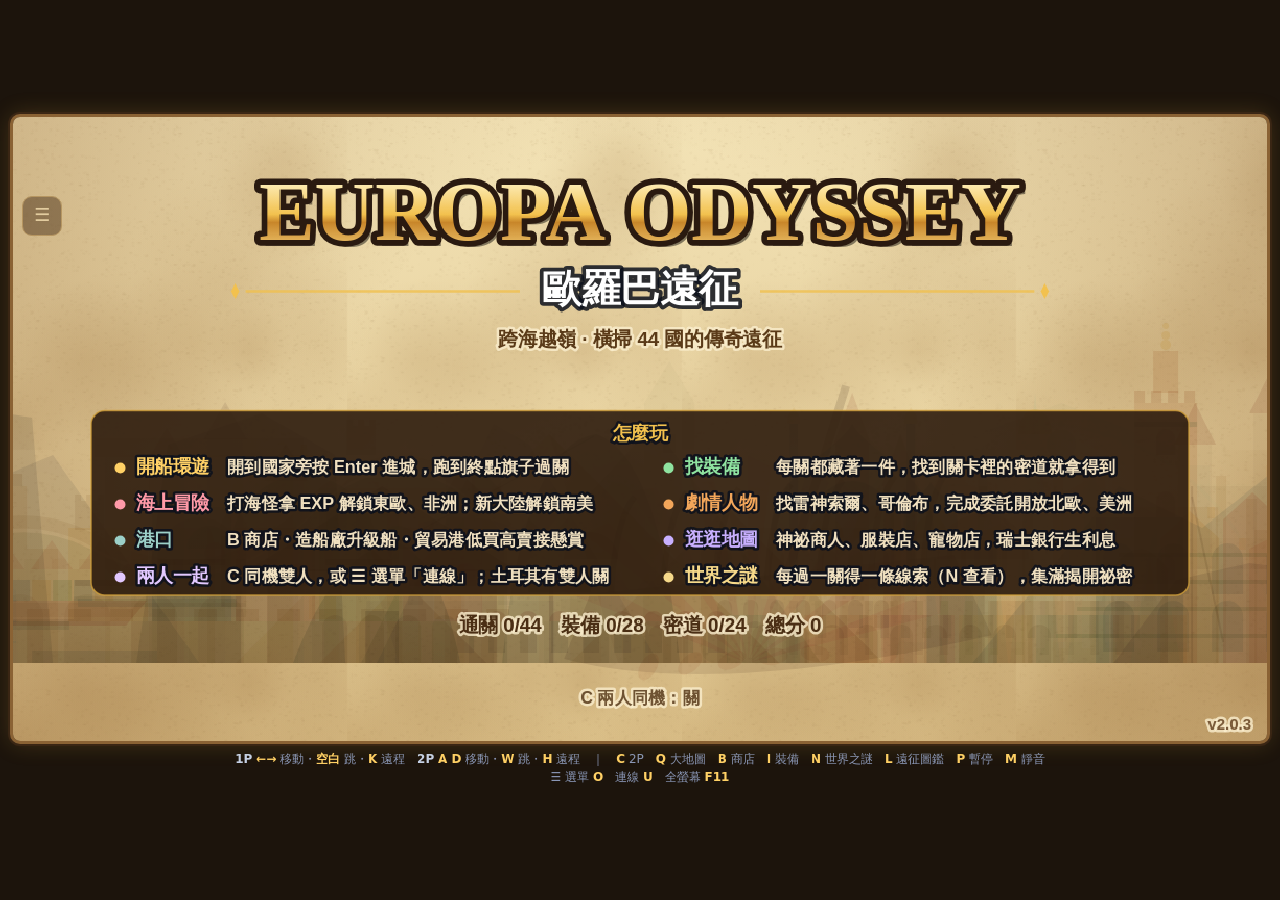
==== commit 43b1eb86: "v2.0.3 東亞標註開發中；阿拉伯海盜船改到阿曼灣、東方艦隊避開海上魔王 Co-Authored-By: Claude Opus 5.5 <noreply@anthropic.com>" ====
--- a/index.html
+++ b/index.html
@@ -93,69 +93,69 @@
     （本機 python http.server 沒有 cache header，瀏覽器會自行快取）。
     值跟 js/branding.js 的 VERSION 一致 —— 進版時兩處一起改。
   -->
-  <script src="js/utils.js?v=2.0.2"></script>
-  <script src="js/branding.js?v=2.0.2"></script>
-  <script src="js/input.js?v=2.0.2"></script>
-  <script src="js/music.js?v=2.0.2"></script>
-  <script src="js/audio.js?v=2.0.2"></script>
-  <script src="js/shop.js?v=2.0.2"></script>
-  <script src="js/shipyard.js?v=2.0.2"></script>
-  <script src="js/trade.js?v=2.0.2"></script>
-  <script src="js/costumes.js?v=2.0.2"></script>
-  <script src="js/souvenirs.js?v=2.0.2"></script>
-  <script src="js/save.js?v=2.0.2"></script>
-  <script src="js/equipment.js?v=2.0.2"></script>
-  <script src="js/levelgen.js?v=2.0.2"></script>
-  <script src="js/npcs.js?v=2.0.2"></script>
+  <script src="js/utils.js?v=2.0.3"></script>
+  <script src="js/branding.js?v=2.0.3"></script>
+  <script src="js/input.js?v=2.0.3"></script>
+  <script src="js/music.js?v=2.0.3"></script>
+  <script src="js/audio.js?v=2.0.3"></script>
+  <script src="js/shop.js?v=2.0.3"></script>
+  <script src="js/shipyard.js?v=2.0.3"></script>
+  <script src="js/trade.js?v=2.0.3"></script>
+  <script src="js/costumes.js?v=2.0.3"></script>
+  <script src="js/souvenirs.js?v=2.0.3"></script>
+  <script src="js/save.js?v=2.0.3"></script>
+  <script src="js/equipment.js?v=2.0.3"></script>
+  <script src="js/levelgen.js?v=2.0.3"></script>
+  <script src="js/npcs.js?v=2.0.3"></script>
   <!-- features.js 要在 levels.js 之前：關卡定義時就會呼叫 Features.plan() -->
-  <script src="js/features.js?v=2.0.2"></script>
+  <script src="js/features.js?v=2.0.3"></script>
   <!-- silkroad.js（v1.32.1 亞洲篇的機關）：features.js 之後、levels.js 之前（關卡載入時就要用） -->
-  <script src="js/silkroad.js?v=2.0.2"></script>
+  <script src="js/silkroad.js?v=2.0.3"></script>
   <!-- shaft.js 要在 levels.js 之前：關卡定義時就會呼叫 Shaft.plan() -->
-  <script src="js/shaft.js?v=2.0.2"></script>
-  <script src="js/topdown.js?v=2.0.2"></script>
-  <script src="js/ski.js?v=2.0.2"></script>
-  <script src="js/badminton.js?v=2.0.2"></script>
-  <script src="js/race.js?v=2.0.2"></script>
+  <script src="js/shaft.js?v=2.0.3"></script>
+  <script src="js/topdown.js?v=2.0.3"></script>
+  <script src="js/ski.js?v=2.0.3"></script>
+  <script src="js/badminton.js?v=2.0.3"></script>
+  <script src="js/race.js?v=2.0.3"></script>
   <!-- steppe.js（v1.33 蒙古的騎馬射箭，race.js 的外掛主題）：race.js 之後、levels.js 之前 -->
-  <script src="js/steppe.js?v=2.0.2"></script>
-  <script src="js/levels.js?v=2.0.2"></script>
+  <script src="js/steppe.js?v=2.0.3"></script>
+  <script src="js/levels.js?v=2.0.3"></script>
   <!-- duo.js（雙人試煉）：關卡在進關時才用 LevelGen 產生，放在 levels.js 後面 -->
-  <script src="js/duo.js?v=2.0.2"></script>
-  <script src="js/europe-geo.js?v=2.0.2"></script>
-  <script src="js/america-geo.js?v=2.0.2"></script>
-  <script src="js/asia-geo.js?v=2.0.2"></script>
-  <script src="js/sprites.js?v=2.0.2"></script>
-  <script src="js/america.js?v=2.0.2"></script>
+  <script src="js/duo.js?v=2.0.3"></script>
+  <script src="js/europe-geo.js?v=2.0.3"></script>
+  <script src="js/america-geo.js?v=2.0.3"></script>
+  <script src="js/asia-geo.js?v=2.0.3"></script>
+  <script src="js/sprites.js?v=2.0.3"></script>
+  <script src="js/america.js?v=2.0.3"></script>
   <!-- asia.js（v1.32.1 亞洲篇的美術：國旗、遠景、地標、敵人）：sprites.js 之後 -->
-  <script src="js/asia.js?v=2.0.2"></script>
+  <script src="js/asia.js?v=2.0.3"></script>
   <!-- abyss.js（v1.31.2 亞特蘭提斯海底城）：sprites.js 之後、worldmap.js 之前 -->
-  <script src="js/abyss.js?v=2.0.2"></script>
-  <script src="js/entities.js?v=2.0.2"></script>
+  <script src="js/abyss.js?v=2.0.3"></script>
+  <script src="js/entities.js?v=2.0.3"></script>
   <!-- pet.js 要在 worldmap.js 之前：地圖建特殊地點時會放黃金獵犬 -->
-  <script src="js/pet.js?v=2.0.2"></script>
+  <script src="js/pet.js?v=2.0.3"></script>
   <!-- quests.js 要在 worldmap.js 之前：地圖建特殊地點時會放雷神索爾、哥倫布、銀行⋯⋯ -->
-  <script src="js/quests.js?v=2.0.2"></script>
-  <script src="js/worldmap.js?v=2.0.2"></script>
-  <script src="js/voyage.js?v=2.0.2"></script>
+  <script src="js/quests.js?v=2.0.3"></script>
+  <script src="js/worldmap.js?v=2.0.3"></script>
+  <script src="js/voyage.js?v=2.0.3"></script>
   <!-- encounter.js 要在 voyage.js 之後：生成怪物時要問海面能不能走 -->
-  <script src="js/encounter.js?v=2.0.2"></script>
+  <script src="js/encounter.js?v=2.0.3"></script>
   <!-- asiasea.js（v1.33 亞洲的海上冒險）：encounter.js 之後 -->
-  <script src="js/asiasea.js?v=2.0.2"></script>
+  <script src="js/asiasea.js?v=2.0.3"></script>
   <!-- asiaboss.js（v1.33.1 亞洲地圖的海上魔王）：asiasea.js 之後 -->
-  <script src="js/asiaboss.js?v=2.0.2"></script>
+  <script src="js/asiaboss.js?v=2.0.3"></script>
   <!-- asiaquest.js（亞洲地圖的劇情：西天取經、大汗的寶物）：asiaboss.js 之後（小遊戲用 Encounter.registerMini） -->
-  <script src="js/asiaquest.js?v=2.0.2"></script>
+  <script src="js/asiaquest.js?v=2.0.3"></script>
   <!-- huns.js（v1.33.6 匈奴進攻：亞洲全破後觸發）：asiaquest.js 之後 -->
-  <script src="js/huns.js?v=2.0.2"></script>
+  <script src="js/huns.js?v=2.0.3"></script>
   <!-- expedition.js 要在 encounter.js 之後：把戰艦、動物大遷徙、冥界、金字塔登記進 Encounter.KINDS -->
-  <script src="js/expedition.js?v=2.0.2"></script>
+  <script src="js/expedition.js?v=2.0.3"></script>
   <!-- navalwar.js（v1.33.3 東方艦隊的海戰：開自己買的船）：expedition.js 之後 -->
-  <script src="js/navalwar.js?v=2.0.2"></script>
-  <script src="js/mystery.js?v=2.0.2"></script>
+  <script src="js/navalwar.js?v=2.0.3"></script>
+  <script src="js/mystery.js?v=2.0.3"></script>
   <!-- net.js 要在 game.js 之前：Game 初始化時就要掛上連線事件 -->
-  <script src="js/net.js?v=2.0.2"></script>
-  <script src="js/game.js?v=2.0.2"></script>
-  <script src="js/main.js?v=2.0.2"></script>
+  <script src="js/net.js?v=2.0.3"></script>
+  <script src="js/game.js?v=2.0.3"></script>
+  <script src="js/main.js?v=2.0.3"></script>
 </body>
 </html>
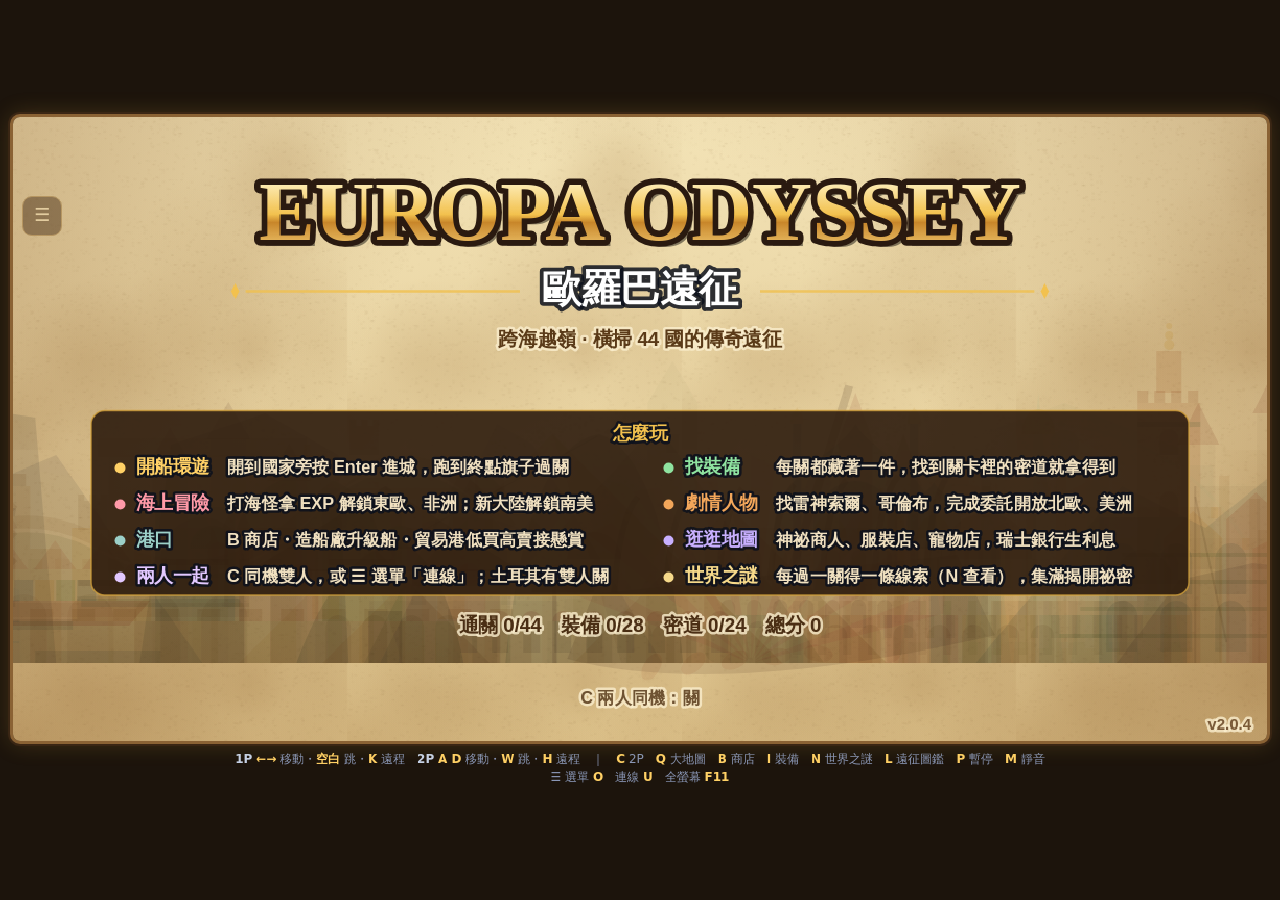
==== commit a0b47903: "v2.0.4 亞洲地圖只標「東北亞／東南亞 開發中」，不寫國名 Co-Authored-By: Claude Opus 5.5 <noreply@anthropic.com>" ====
--- a/index.html
+++ b/index.html
@@ -93,69 +93,69 @@
     （本機 python http.server 沒有 cache header，瀏覽器會自行快取）。
     值跟 js/branding.js 的 VERSION 一致 —— 進版時兩處一起改。
   -->
-  <script src="js/utils.js?v=2.0.3"></script>
-  <script src="js/branding.js?v=2.0.3"></script>
-  <script src="js/input.js?v=2.0.3"></script>
-  <script src="js/music.js?v=2.0.3"></script>
-  <script src="js/audio.js?v=2.0.3"></script>
-  <script src="js/shop.js?v=2.0.3"></script>
-  <script src="js/shipyard.js?v=2.0.3"></script>
-  <script src="js/trade.js?v=2.0.3"></script>
-  <script src="js/costumes.js?v=2.0.3"></script>
-  <script src="js/souvenirs.js?v=2.0.3"></script>
-  <script src="js/save.js?v=2.0.3"></script>
-  <script src="js/equipment.js?v=2.0.3"></script>
-  <script src="js/levelgen.js?v=2.0.3"></script>
-  <script src="js/npcs.js?v=2.0.3"></script>
+  <script src="js/utils.js?v=2.0.4"></script>
+  <script src="js/branding.js?v=2.0.4"></script>
+  <script src="js/input.js?v=2.0.4"></script>
+  <script src="js/music.js?v=2.0.4"></script>
+  <script src="js/audio.js?v=2.0.4"></script>
+  <script src="js/shop.js?v=2.0.4"></script>
+  <script src="js/shipyard.js?v=2.0.4"></script>
+  <script src="js/trade.js?v=2.0.4"></script>
+  <script src="js/costumes.js?v=2.0.4"></script>
+  <script src="js/souvenirs.js?v=2.0.4"></script>
+  <script src="js/save.js?v=2.0.4"></script>
+  <script src="js/equipment.js?v=2.0.4"></script>
+  <script src="js/levelgen.js?v=2.0.4"></script>
+  <script src="js/npcs.js?v=2.0.4"></script>
   <!-- features.js 要在 levels.js 之前：關卡定義時就會呼叫 Features.plan() -->
-  <script src="js/features.js?v=2.0.3"></script>
+  <script src="js/features.js?v=2.0.4"></script>
   <!-- silkroad.js（v1.32.1 亞洲篇的機關）：features.js 之後、levels.js 之前（關卡載入時就要用） -->
-  <script src="js/silkroad.js?v=2.0.3"></script>
+  <script src="js/silkroad.js?v=2.0.4"></script>
   <!-- shaft.js 要在 levels.js 之前：關卡定義時就會呼叫 Shaft.plan() -->
-  <script src="js/shaft.js?v=2.0.3"></script>
-  <script src="js/topdown.js?v=2.0.3"></script>
-  <script src="js/ski.js?v=2.0.3"></script>
-  <script src="js/badminton.js?v=2.0.3"></script>
-  <script src="js/race.js?v=2.0.3"></script>
+  <script src="js/shaft.js?v=2.0.4"></script>
+  <script src="js/topdown.js?v=2.0.4"></script>
+  <script src="js/ski.js?v=2.0.4"></script>
+  <script src="js/badminton.js?v=2.0.4"></script>
+  <script src="js/race.js?v=2.0.4"></script>
   <!-- steppe.js（v1.33 蒙古的騎馬射箭，race.js 的外掛主題）：race.js 之後、levels.js 之前 -->
-  <script src="js/steppe.js?v=2.0.3"></script>
-  <script src="js/levels.js?v=2.0.3"></script>
+  <script src="js/steppe.js?v=2.0.4"></script>
+  <script src="js/levels.js?v=2.0.4"></script>
   <!-- duo.js（雙人試煉）：關卡在進關時才用 LevelGen 產生，放在 levels.js 後面 -->
-  <script src="js/duo.js?v=2.0.3"></script>
-  <script src="js/europe-geo.js?v=2.0.3"></script>
-  <script src="js/america-geo.js?v=2.0.3"></script>
-  <script src="js/asia-geo.js?v=2.0.3"></script>
-  <script src="js/sprites.js?v=2.0.3"></script>
-  <script src="js/america.js?v=2.0.3"></script>
+  <script src="js/duo.js?v=2.0.4"></script>
+  <script src="js/europe-geo.js?v=2.0.4"></script>
+  <script src="js/america-geo.js?v=2.0.4"></script>
+  <script src="js/asia-geo.js?v=2.0.4"></script>
+  <script src="js/sprites.js?v=2.0.4"></script>
+  <script src="js/america.js?v=2.0.4"></script>
   <!-- asia.js（v1.32.1 亞洲篇的美術：國旗、遠景、地標、敵人）：sprites.js 之後 -->
-  <script src="js/asia.js?v=2.0.3"></script>
+  <script src="js/asia.js?v=2.0.4"></script>
   <!-- abyss.js（v1.31.2 亞特蘭提斯海底城）：sprites.js 之後、worldmap.js 之前 -->
-  <script src="js/abyss.js?v=2.0.3"></script>
-  <script src="js/entities.js?v=2.0.3"></script>
+  <script src="js/abyss.js?v=2.0.4"></script>
+  <script src="js/entities.js?v=2.0.4"></script>
   <!-- pet.js 要在 worldmap.js 之前：地圖建特殊地點時會放黃金獵犬 -->
-  <script src="js/pet.js?v=2.0.3"></script>
+  <script src="js/pet.js?v=2.0.4"></script>
   <!-- quests.js 要在 worldmap.js 之前：地圖建特殊地點時會放雷神索爾、哥倫布、銀行⋯⋯ -->
-  <script src="js/quests.js?v=2.0.3"></script>
-  <script src="js/worldmap.js?v=2.0.3"></script>
-  <script src="js/voyage.js?v=2.0.3"></script>
+  <script src="js/quests.js?v=2.0.4"></script>
+  <script src="js/worldmap.js?v=2.0.4"></script>
+  <script src="js/voyage.js?v=2.0.4"></script>
   <!-- encounter.js 要在 voyage.js 之後：生成怪物時要問海面能不能走 -->
-  <script src="js/encounter.js?v=2.0.3"></script>
+  <script src="js/encounter.js?v=2.0.4"></script>
   <!-- asiasea.js（v1.33 亞洲的海上冒險）：encounter.js 之後 -->
-  <script src="js/asiasea.js?v=2.0.3"></script>
+  <script src="js/asiasea.js?v=2.0.4"></script>
   <!-- asiaboss.js（v1.33.1 亞洲地圖的海上魔王）：asiasea.js 之後 -->
-  <script src="js/asiaboss.js?v=2.0.3"></script>
+  <script src="js/asiaboss.js?v=2.0.4"></script>
   <!-- asiaquest.js（亞洲地圖的劇情：西天取經、大汗的寶物）：asiaboss.js 之後（小遊戲用 Encounter.registerMini） -->
-  <script src="js/asiaquest.js?v=2.0.3"></script>
+  <script src="js/asiaquest.js?v=2.0.4"></script>
   <!-- huns.js（v1.33.6 匈奴進攻：亞洲全破後觸發）：asiaquest.js 之後 -->
-  <script src="js/huns.js?v=2.0.3"></script>
+  <script src="js/huns.js?v=2.0.4"></script>
   <!-- expedition.js 要在 encounter.js 之後：把戰艦、動物大遷徙、冥界、金字塔登記進 Encounter.KINDS -->
-  <script src="js/expedition.js?v=2.0.3"></script>
+  <script src="js/expedition.js?v=2.0.4"></script>
   <!-- navalwar.js（v1.33.3 東方艦隊的海戰：開自己買的船）：expedition.js 之後 -->
-  <script src="js/navalwar.js?v=2.0.3"></script>
-  <script src="js/mystery.js?v=2.0.3"></script>
+  <script src="js/navalwar.js?v=2.0.4"></script>
+  <script src="js/mystery.js?v=2.0.4"></script>
   <!-- net.js 要在 game.js 之前：Game 初始化時就要掛上連線事件 -->
-  <script src="js/net.js?v=2.0.3"></script>
-  <script src="js/game.js?v=2.0.3"></script>
-  <script src="js/main.js?v=2.0.3"></script>
+  <script src="js/net.js?v=2.0.4"></script>
+  <script src="js/game.js?v=2.0.4"></script>
+  <script src="js/main.js?v=2.0.4"></script>
 </body>
 </html>
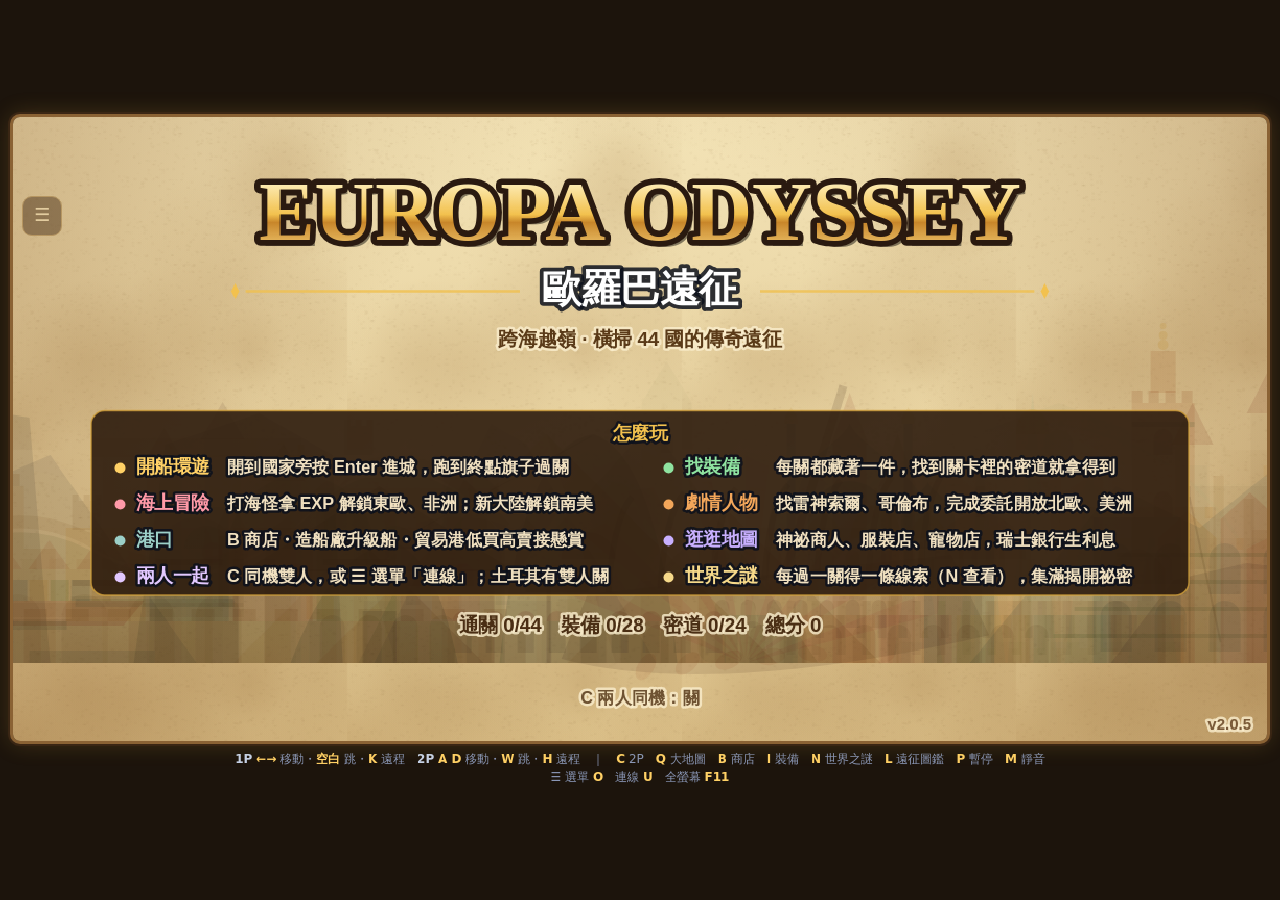
==== commit a159b8bb: "v2.0.5 台灣畫成寶島 Formosa；艦隊避開台灣、安宅船與泉州船行挪位置 Co-Authored-By: Claude Opus 5.5 <noreply@anthropic.com>" ====
--- a/index.html
+++ b/index.html
@@ -93,69 +93,69 @@
     （本機 python http.server 沒有 cache header，瀏覽器會自行快取）。
     值跟 js/branding.js 的 VERSION 一致 —— 進版時兩處一起改。
   -->
-  <script src="js/utils.js?v=2.0.4"></script>
-  <script src="js/branding.js?v=2.0.4"></script>
-  <script src="js/input.js?v=2.0.4"></script>
-  <script src="js/music.js?v=2.0.4"></script>
-  <script src="js/audio.js?v=2.0.4"></script>
-  <script src="js/shop.js?v=2.0.4"></script>
-  <script src="js/shipyard.js?v=2.0.4"></script>
-  <script src="js/trade.js?v=2.0.4"></script>
-  <script src="js/costumes.js?v=2.0.4"></script>
-  <script src="js/souvenirs.js?v=2.0.4"></script>
-  <script src="js/save.js?v=2.0.4"></script>
-  <script src="js/equipment.js?v=2.0.4"></script>
-  <script src="js/levelgen.js?v=2.0.4"></script>
-  <script src="js/npcs.js?v=2.0.4"></script>
+  <script src="js/utils.js?v=2.0.5"></script>
+  <script src="js/branding.js?v=2.0.5"></script>
+  <script src="js/input.js?v=2.0.5"></script>
+  <script src="js/music.js?v=2.0.5"></script>
+  <script src="js/audio.js?v=2.0.5"></script>
+  <script src="js/shop.js?v=2.0.5"></script>
+  <script src="js/shipyard.js?v=2.0.5"></script>
+  <script src="js/trade.js?v=2.0.5"></script>
+  <script src="js/costumes.js?v=2.0.5"></script>
+  <script src="js/souvenirs.js?v=2.0.5"></script>
+  <script src="js/save.js?v=2.0.5"></script>
+  <script src="js/equipment.js?v=2.0.5"></script>
+  <script src="js/levelgen.js?v=2.0.5"></script>
+  <script src="js/npcs.js?v=2.0.5"></script>
   <!-- features.js 要在 levels.js 之前：關卡定義時就會呼叫 Features.plan() -->
-  <script src="js/features.js?v=2.0.4"></script>
+  <script src="js/features.js?v=2.0.5"></script>
   <!-- silkroad.js（v1.32.1 亞洲篇的機關）：features.js 之後、levels.js 之前（關卡載入時就要用） -->
-  <script src="js/silkroad.js?v=2.0.4"></script>
+  <script src="js/silkroad.js?v=2.0.5"></script>
   <!-- shaft.js 要在 levels.js 之前：關卡定義時就會呼叫 Shaft.plan() -->
-  <script src="js/shaft.js?v=2.0.4"></script>
-  <script src="js/topdown.js?v=2.0.4"></script>
-  <script src="js/ski.js?v=2.0.4"></script>
-  <script src="js/badminton.js?v=2.0.4"></script>
-  <script src="js/race.js?v=2.0.4"></script>
+  <script src="js/shaft.js?v=2.0.5"></script>
+  <script src="js/topdown.js?v=2.0.5"></script>
+  <script src="js/ski.js?v=2.0.5"></script>
+  <script src="js/badminton.js?v=2.0.5"></script>
+  <script src="js/race.js?v=2.0.5"></script>
   <!-- steppe.js（v1.33 蒙古的騎馬射箭，race.js 的外掛主題）：race.js 之後、levels.js 之前 -->
-  <script src="js/steppe.js?v=2.0.4"></script>
-  <script src="js/levels.js?v=2.0.4"></script>
+  <script src="js/steppe.js?v=2.0.5"></script>
+  <script src="js/levels.js?v=2.0.5"></script>
   <!-- duo.js（雙人試煉）：關卡在進關時才用 LevelGen 產生，放在 levels.js 後面 -->
-  <script src="js/duo.js?v=2.0.4"></script>
-  <script src="js/europe-geo.js?v=2.0.4"></script>
-  <script src="js/america-geo.js?v=2.0.4"></script>
-  <script src="js/asia-geo.js?v=2.0.4"></script>
-  <script src="js/sprites.js?v=2.0.4"></script>
-  <script src="js/america.js?v=2.0.4"></script>
+  <script src="js/duo.js?v=2.0.5"></script>
+  <script src="js/europe-geo.js?v=2.0.5"></script>
+  <script src="js/america-geo.js?v=2.0.5"></script>
+  <script src="js/asia-geo.js?v=2.0.5"></script>
+  <script src="js/sprites.js?v=2.0.5"></script>
+  <script src="js/america.js?v=2.0.5"></script>
   <!-- asia.js（v1.32.1 亞洲篇的美術：國旗、遠景、地標、敵人）：sprites.js 之後 -->
-  <script src="js/asia.js?v=2.0.4"></script>
+  <script src="js/asia.js?v=2.0.5"></script>
   <!-- abyss.js（v1.31.2 亞特蘭提斯海底城）：sprites.js 之後、worldmap.js 之前 -->
-  <script src="js/abyss.js?v=2.0.4"></script>
-  <script src="js/entities.js?v=2.0.4"></script>
+  <script src="js/abyss.js?v=2.0.5"></script>
+  <script src="js/entities.js?v=2.0.5"></script>
   <!-- pet.js 要在 worldmap.js 之前：地圖建特殊地點時會放黃金獵犬 -->
-  <script src="js/pet.js?v=2.0.4"></script>
+  <script src="js/pet.js?v=2.0.5"></script>
   <!-- quests.js 要在 worldmap.js 之前：地圖建特殊地點時會放雷神索爾、哥倫布、銀行⋯⋯ -->
-  <script src="js/quests.js?v=2.0.4"></script>
-  <script src="js/worldmap.js?v=2.0.4"></script>
-  <script src="js/voyage.js?v=2.0.4"></script>
+  <script src="js/quests.js?v=2.0.5"></script>
+  <script src="js/worldmap.js?v=2.0.5"></script>
+  <script src="js/voyage.js?v=2.0.5"></script>
   <!-- encounter.js 要在 voyage.js 之後：生成怪物時要問海面能不能走 -->
-  <script src="js/encounter.js?v=2.0.4"></script>
+  <script src="js/encounter.js?v=2.0.5"></script>
   <!-- asiasea.js（v1.33 亞洲的海上冒險）：encounter.js 之後 -->
-  <script src="js/asiasea.js?v=2.0.4"></script>
+  <script src="js/asiasea.js?v=2.0.5"></script>
   <!-- asiaboss.js（v1.33.1 亞洲地圖的海上魔王）：asiasea.js 之後 -->
-  <script src="js/asiaboss.js?v=2.0.4"></script>
+  <script src="js/asiaboss.js?v=2.0.5"></script>
   <!-- asiaquest.js（亞洲地圖的劇情：西天取經、大汗的寶物）：asiaboss.js 之後（小遊戲用 Encounter.registerMini） -->
-  <script src="js/asiaquest.js?v=2.0.4"></script>
+  <script src="js/asiaquest.js?v=2.0.5"></script>
   <!-- huns.js（v1.33.6 匈奴進攻：亞洲全破後觸發）：asiaquest.js 之後 -->
-  <script src="js/huns.js?v=2.0.4"></script>
+  <script src="js/huns.js?v=2.0.5"></script>
   <!-- expedition.js 要在 encounter.js 之後：把戰艦、動物大遷徙、冥界、金字塔登記進 Encounter.KINDS -->
-  <script src="js/expedition.js?v=2.0.4"></script>
+  <script src="js/expedition.js?v=2.0.5"></script>
   <!-- navalwar.js（v1.33.3 東方艦隊的海戰：開自己買的船）：expedition.js 之後 -->
-  <script src="js/navalwar.js?v=2.0.4"></script>
-  <script src="js/mystery.js?v=2.0.4"></script>
+  <script src="js/navalwar.js?v=2.0.5"></script>
+  <script src="js/mystery.js?v=2.0.5"></script>
   <!-- net.js 要在 game.js 之前：Game 初始化時就要掛上連線事件 -->
-  <script src="js/net.js?v=2.0.4"></script>
-  <script src="js/game.js?v=2.0.4"></script>
-  <script src="js/main.js?v=2.0.4"></script>
+  <script src="js/net.js?v=2.0.5"></script>
+  <script src="js/game.js?v=2.0.5"></script>
+  <script src="js/main.js?v=2.0.5"></script>
 </body>
 </html>
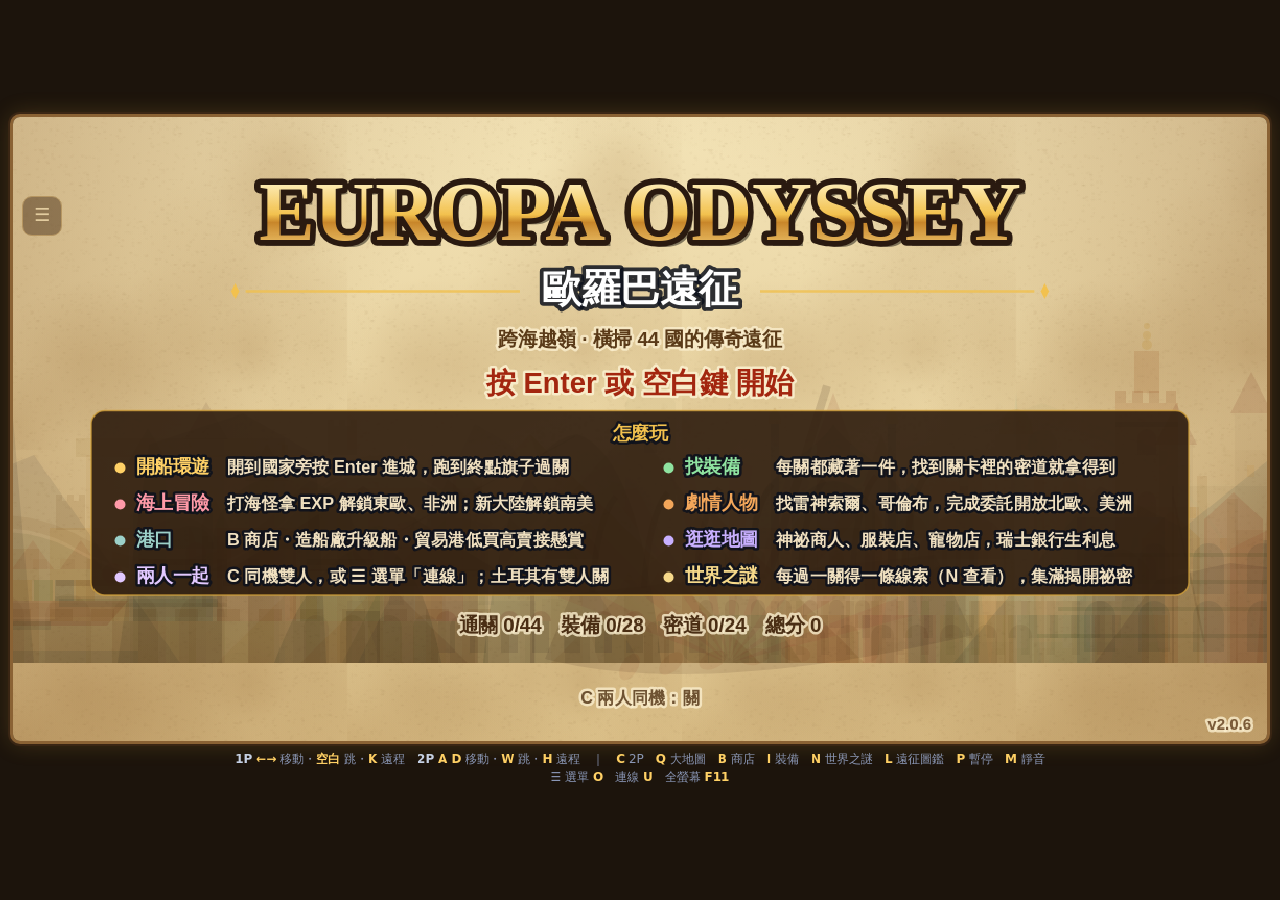
==== commit 024481a9: "v2.0.6 寶島改成古代羊皮紙風，拿掉 Formosa 字和星星，只寫「福爾摩沙」 Co-Authored-By: Claude Opus 5.5 <noreply@anthropic.com>" ====
--- a/index.html
+++ b/index.html
@@ -93,69 +93,69 @@
     （本機 python http.server 沒有 cache header，瀏覽器會自行快取）。
     值跟 js/branding.js 的 VERSION 一致 —— 進版時兩處一起改。
   -->
-  <script src="js/utils.js?v=2.0.5"></script>
-  <script src="js/branding.js?v=2.0.5"></script>
-  <script src="js/input.js?v=2.0.5"></script>
-  <script src="js/music.js?v=2.0.5"></script>
-  <script src="js/audio.js?v=2.0.5"></script>
-  <script src="js/shop.js?v=2.0.5"></script>
-  <script src="js/shipyard.js?v=2.0.5"></script>
-  <script src="js/trade.js?v=2.0.5"></script>
-  <script src="js/costumes.js?v=2.0.5"></script>
-  <script src="js/souvenirs.js?v=2.0.5"></script>
-  <script src="js/save.js?v=2.0.5"></script>
-  <script src="js/equipment.js?v=2.0.5"></script>
-  <script src="js/levelgen.js?v=2.0.5"></script>
-  <script src="js/npcs.js?v=2.0.5"></script>
+  <script src="js/utils.js?v=2.0.6"></script>
+  <script src="js/branding.js?v=2.0.6"></script>
+  <script src="js/input.js?v=2.0.6"></script>
+  <script src="js/music.js?v=2.0.6"></script>
+  <script src="js/audio.js?v=2.0.6"></script>
+  <script src="js/shop.js?v=2.0.6"></script>
+  <script src="js/shipyard.js?v=2.0.6"></script>
+  <script src="js/trade.js?v=2.0.6"></script>
+  <script src="js/costumes.js?v=2.0.6"></script>
+  <script src="js/souvenirs.js?v=2.0.6"></script>
+  <script src="js/save.js?v=2.0.6"></script>
+  <script src="js/equipment.js?v=2.0.6"></script>
+  <script src="js/levelgen.js?v=2.0.6"></script>
+  <script src="js/npcs.js?v=2.0.6"></script>
   <!-- features.js 要在 levels.js 之前：關卡定義時就會呼叫 Features.plan() -->
-  <script src="js/features.js?v=2.0.5"></script>
+  <script src="js/features.js?v=2.0.6"></script>
   <!-- silkroad.js（v1.32.1 亞洲篇的機關）：features.js 之後、levels.js 之前（關卡載入時就要用） -->
-  <script src="js/silkroad.js?v=2.0.5"></script>
+  <script src="js/silkroad.js?v=2.0.6"></script>
   <!-- shaft.js 要在 levels.js 之前：關卡定義時就會呼叫 Shaft.plan() -->
-  <script src="js/shaft.js?v=2.0.5"></script>
-  <script src="js/topdown.js?v=2.0.5"></script>
-  <script src="js/ski.js?v=2.0.5"></script>
-  <script src="js/badminton.js?v=2.0.5"></script>
-  <script src="js/race.js?v=2.0.5"></script>
+  <script src="js/shaft.js?v=2.0.6"></script>
+  <script src="js/topdown.js?v=2.0.6"></script>
+  <script src="js/ski.js?v=2.0.6"></script>
+  <script src="js/badminton.js?v=2.0.6"></script>
+  <script src="js/race.js?v=2.0.6"></script>
   <!-- steppe.js（v1.33 蒙古的騎馬射箭，race.js 的外掛主題）：race.js 之後、levels.js 之前 -->
-  <script src="js/steppe.js?v=2.0.5"></script>
-  <script src="js/levels.js?v=2.0.5"></script>
+  <script src="js/steppe.js?v=2.0.6"></script>
+  <script src="js/levels.js?v=2.0.6"></script>
   <!-- duo.js（雙人試煉）：關卡在進關時才用 LevelGen 產生，放在 levels.js 後面 -->
-  <script src="js/duo.js?v=2.0.5"></script>
-  <script src="js/europe-geo.js?v=2.0.5"></script>
-  <script src="js/america-geo.js?v=2.0.5"></script>
-  <script src="js/asia-geo.js?v=2.0.5"></script>
-  <script src="js/sprites.js?v=2.0.5"></script>
-  <script src="js/america.js?v=2.0.5"></script>
+  <script src="js/duo.js?v=2.0.6"></script>
+  <script src="js/europe-geo.js?v=2.0.6"></script>
+  <script src="js/america-geo.js?v=2.0.6"></script>
+  <script src="js/asia-geo.js?v=2.0.6"></script>
+  <script src="js/sprites.js?v=2.0.6"></script>
+  <script src="js/america.js?v=2.0.6"></script>
   <!-- asia.js（v1.32.1 亞洲篇的美術：國旗、遠景、地標、敵人）：sprites.js 之後 -->
-  <script src="js/asia.js?v=2.0.5"></script>
+  <script src="js/asia.js?v=2.0.6"></script>
   <!-- abyss.js（v1.31.2 亞特蘭提斯海底城）：sprites.js 之後、worldmap.js 之前 -->
-  <script src="js/abyss.js?v=2.0.5"></script>
-  <script src="js/entities.js?v=2.0.5"></script>
+  <script src="js/abyss.js?v=2.0.6"></script>
+  <script src="js/entities.js?v=2.0.6"></script>
   <!-- pet.js 要在 worldmap.js 之前：地圖建特殊地點時會放黃金獵犬 -->
-  <script src="js/pet.js?v=2.0.5"></script>
+  <script src="js/pet.js?v=2.0.6"></script>
   <!-- quests.js 要在 worldmap.js 之前：地圖建特殊地點時會放雷神索爾、哥倫布、銀行⋯⋯ -->
-  <script src="js/quests.js?v=2.0.5"></script>
-  <script src="js/worldmap.js?v=2.0.5"></script>
-  <script src="js/voyage.js?v=2.0.5"></script>
+  <script src="js/quests.js?v=2.0.6"></script>
+  <script src="js/worldmap.js?v=2.0.6"></script>
+  <script src="js/voyage.js?v=2.0.6"></script>
   <!-- encounter.js 要在 voyage.js 之後：生成怪物時要問海面能不能走 -->
-  <script src="js/encounter.js?v=2.0.5"></script>
+  <script src="js/encounter.js?v=2.0.6"></script>
   <!-- asiasea.js（v1.33 亞洲的海上冒險）：encounter.js 之後 -->
-  <script src="js/asiasea.js?v=2.0.5"></script>
+  <script src="js/asiasea.js?v=2.0.6"></script>
   <!-- asiaboss.js（v1.33.1 亞洲地圖的海上魔王）：asiasea.js 之後 -->
-  <script src="js/asiaboss.js?v=2.0.5"></script>
+  <script src="js/asiaboss.js?v=2.0.6"></script>
   <!-- asiaquest.js（亞洲地圖的劇情：西天取經、大汗的寶物）：asiaboss.js 之後（小遊戲用 Encounter.registerMini） -->
-  <script src="js/asiaquest.js?v=2.0.5"></script>
+  <script src="js/asiaquest.js?v=2.0.6"></script>
   <!-- huns.js（v1.33.6 匈奴進攻：亞洲全破後觸發）：asiaquest.js 之後 -->
-  <script src="js/huns.js?v=2.0.5"></script>
+  <script src="js/huns.js?v=2.0.6"></script>
   <!-- expedition.js 要在 encounter.js 之後：把戰艦、動物大遷徙、冥界、金字塔登記進 Encounter.KINDS -->
-  <script src="js/expedition.js?v=2.0.5"></script>
+  <script src="js/expedition.js?v=2.0.6"></script>
   <!-- navalwar.js（v1.33.3 東方艦隊的海戰：開自己買的船）：expedition.js 之後 -->
-  <script src="js/navalwar.js?v=2.0.5"></script>
-  <script src="js/mystery.js?v=2.0.5"></script>
+  <script src="js/navalwar.js?v=2.0.6"></script>
+  <script src="js/mystery.js?v=2.0.6"></script>
   <!-- net.js 要在 game.js 之前：Game 初始化時就要掛上連線事件 -->
-  <script src="js/net.js?v=2.0.5"></script>
-  <script src="js/game.js?v=2.0.5"></script>
-  <script src="js/main.js?v=2.0.5"></script>
+  <script src="js/net.js?v=2.0.6"></script>
+  <script src="js/game.js?v=2.0.6"></script>
+  <script src="js/main.js?v=2.0.6"></script>
 </body>
 </html>
